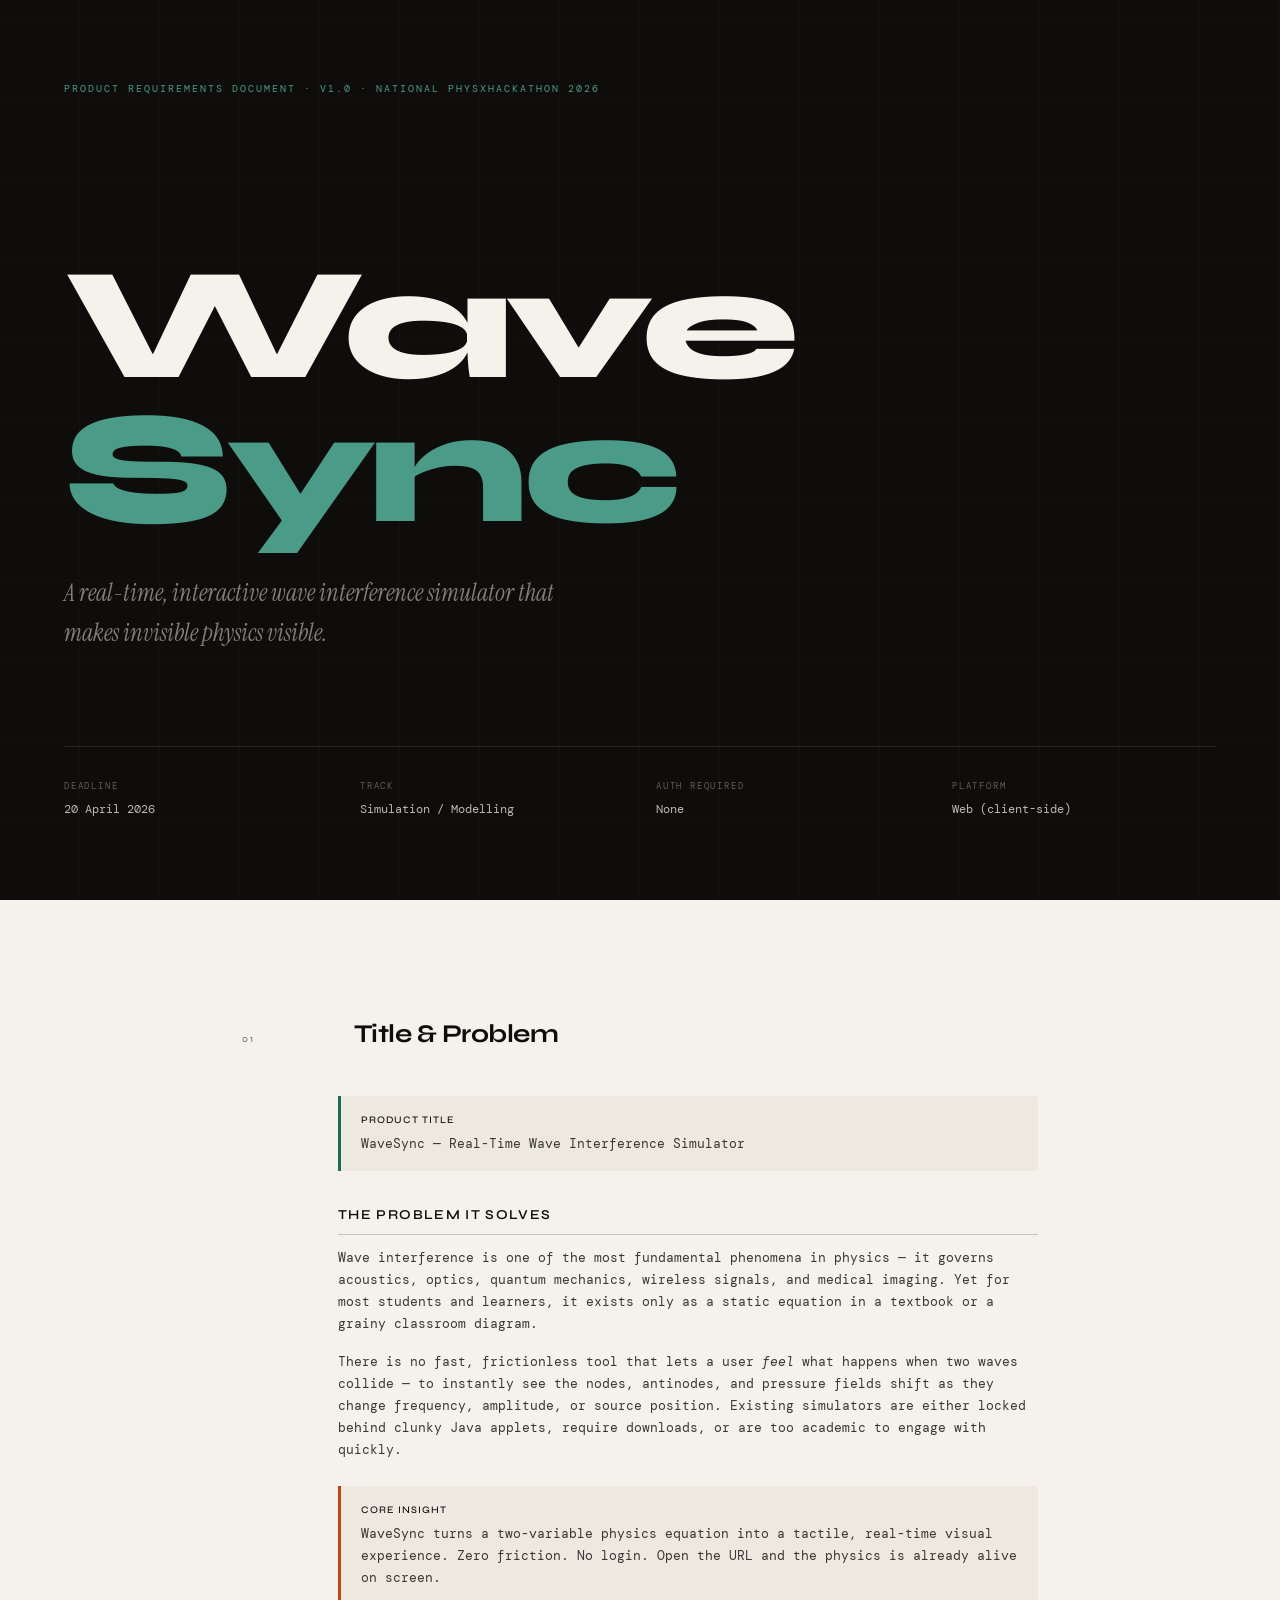
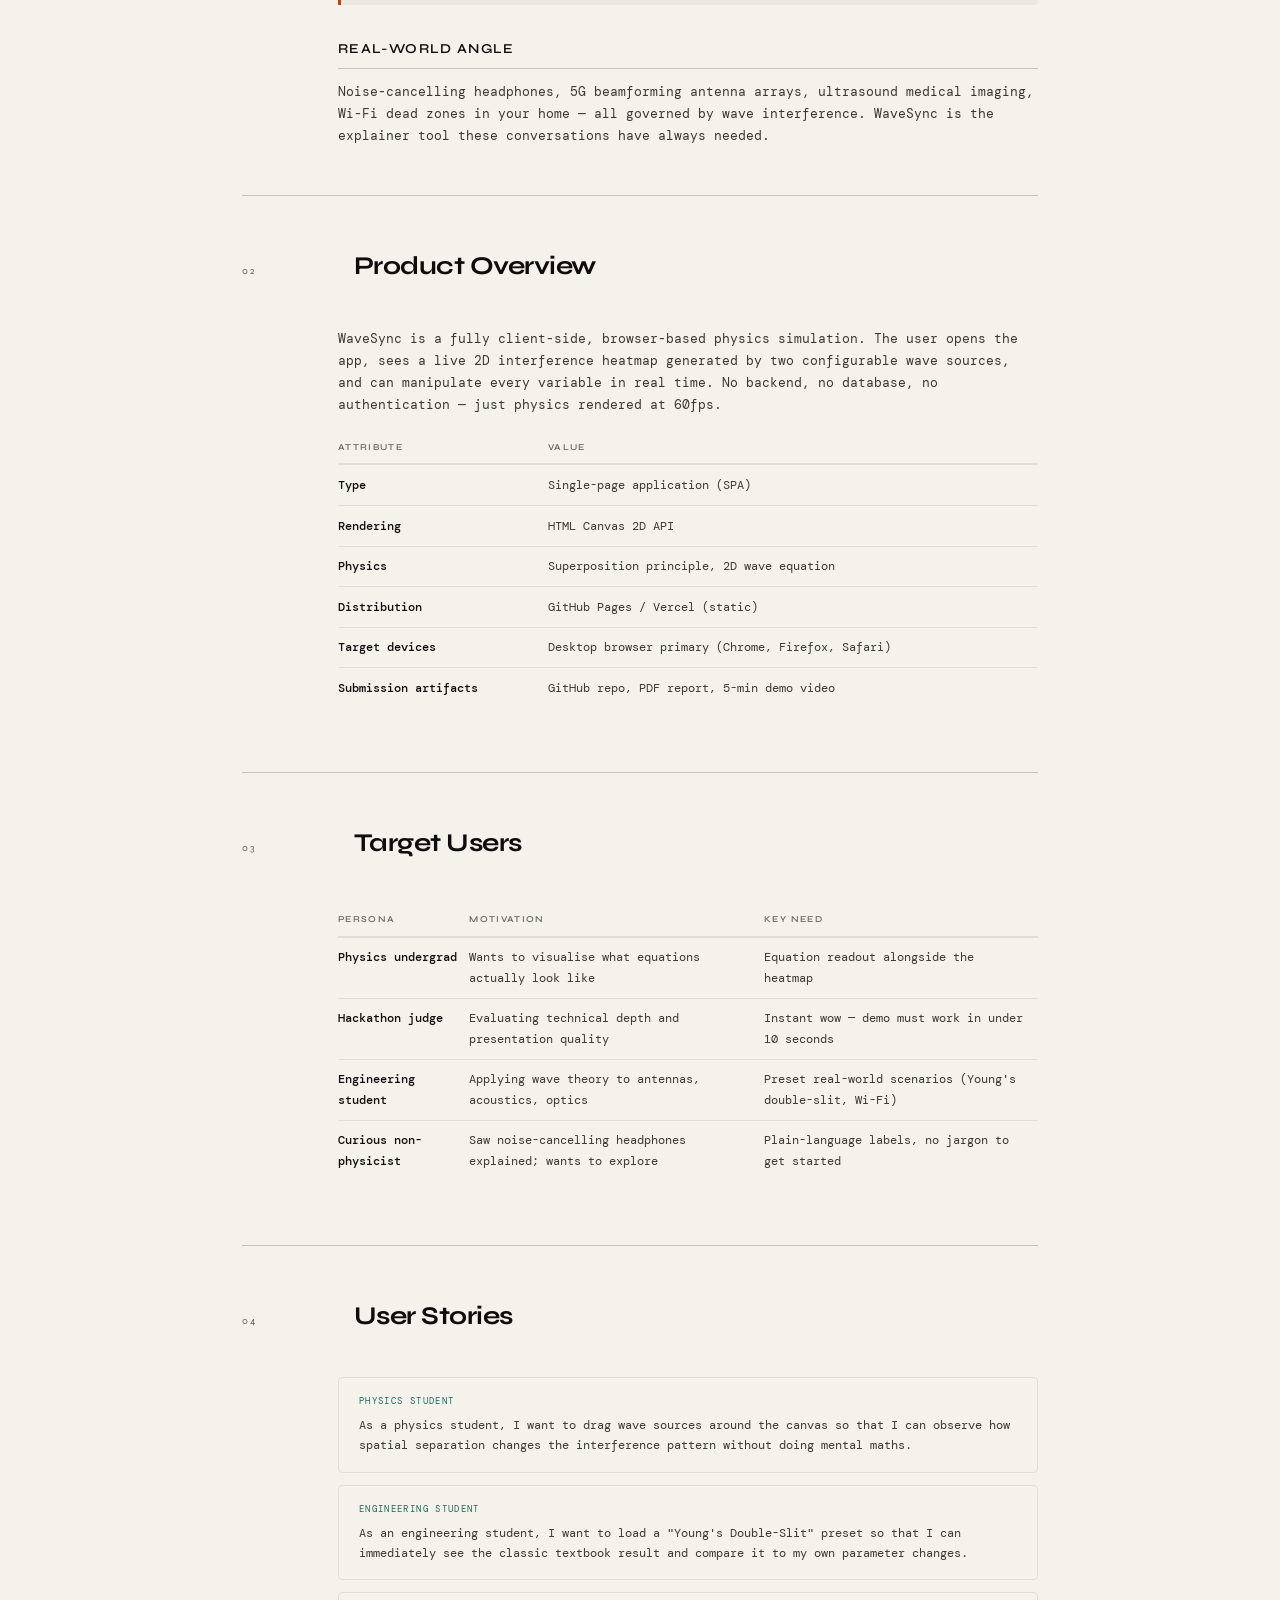
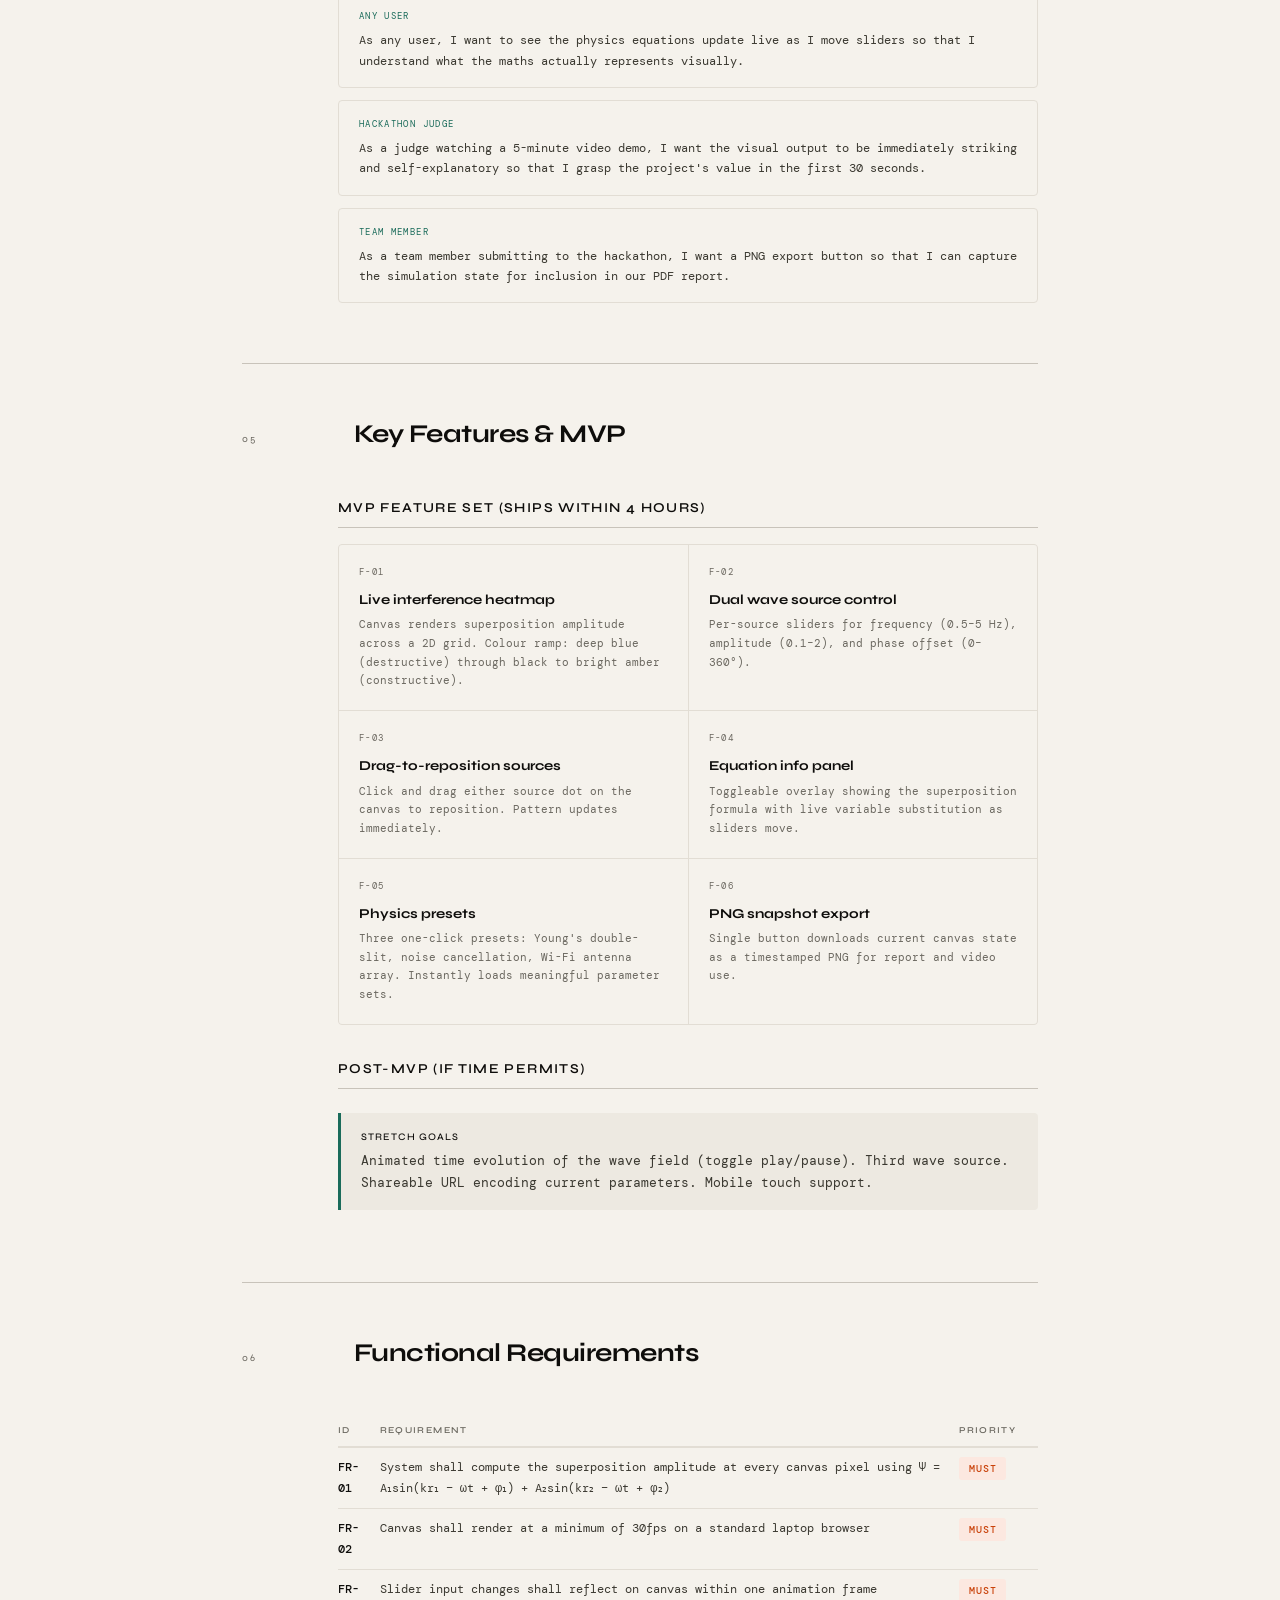
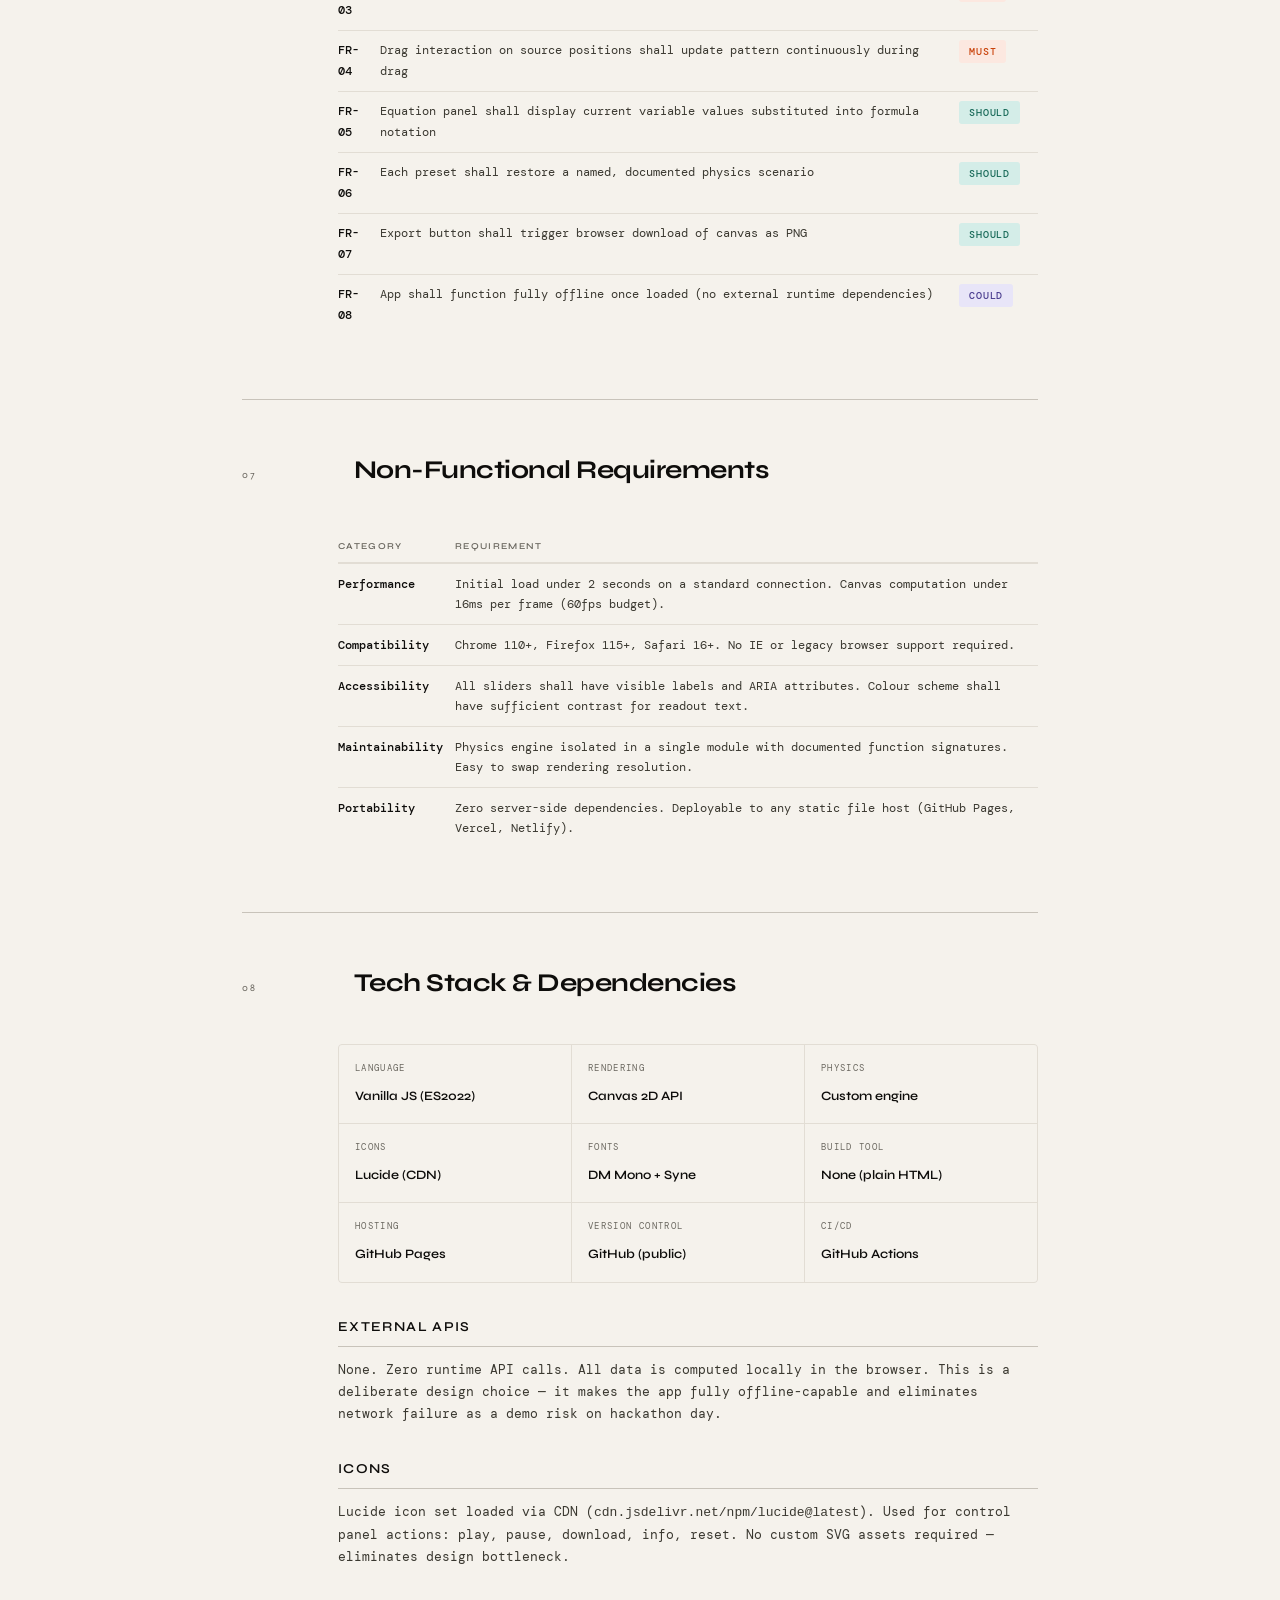
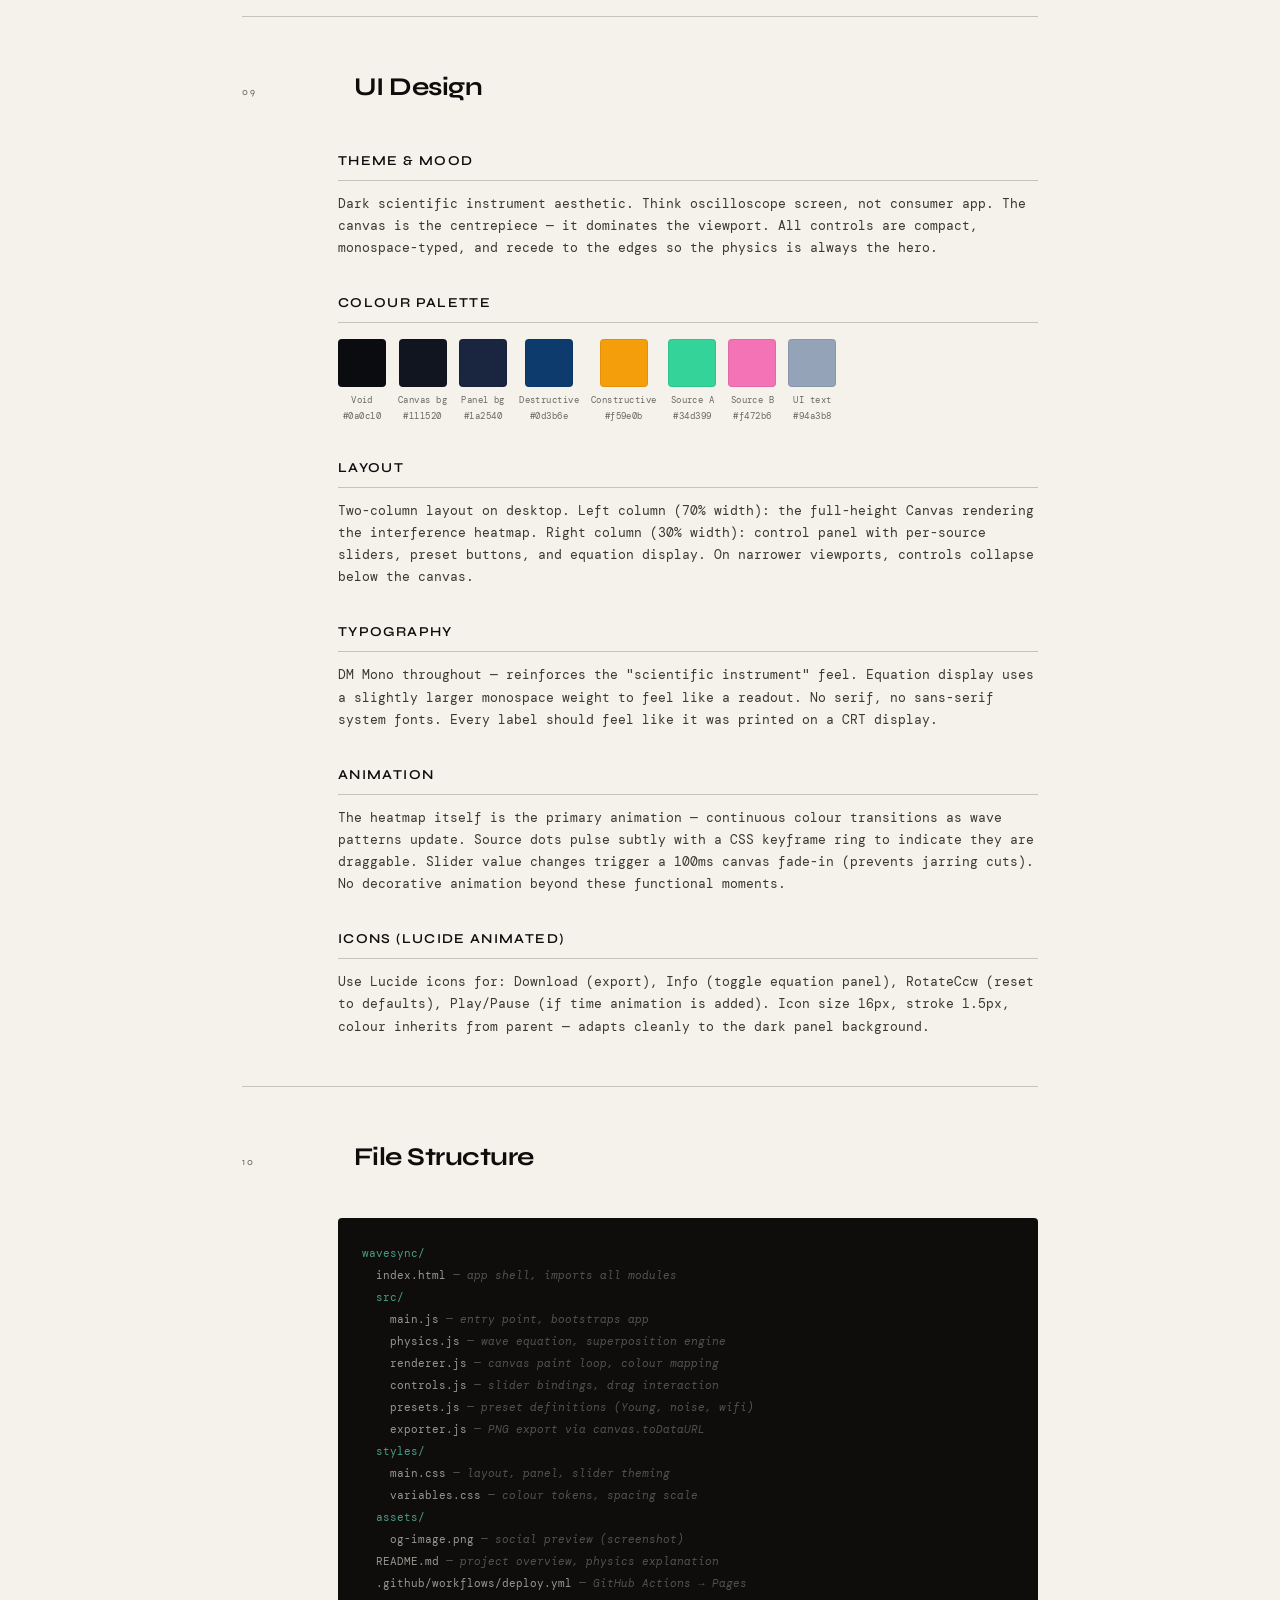
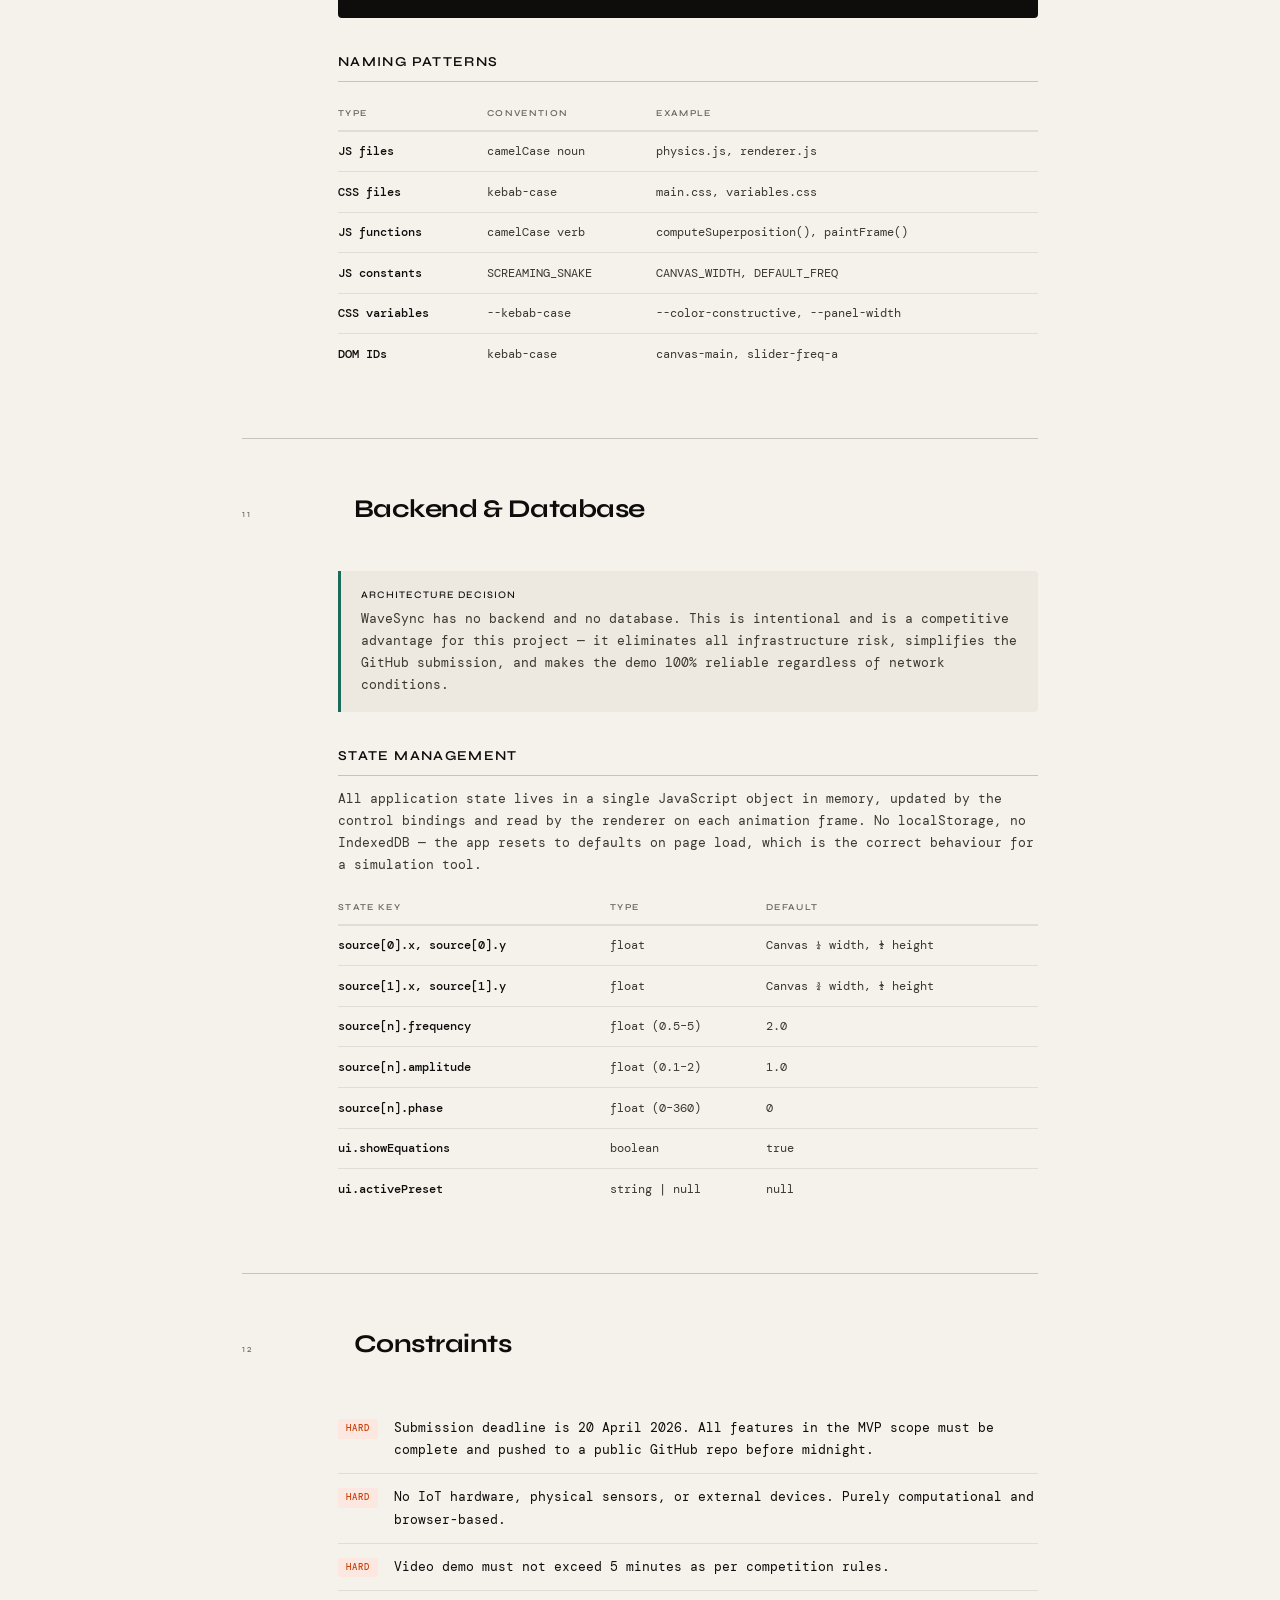
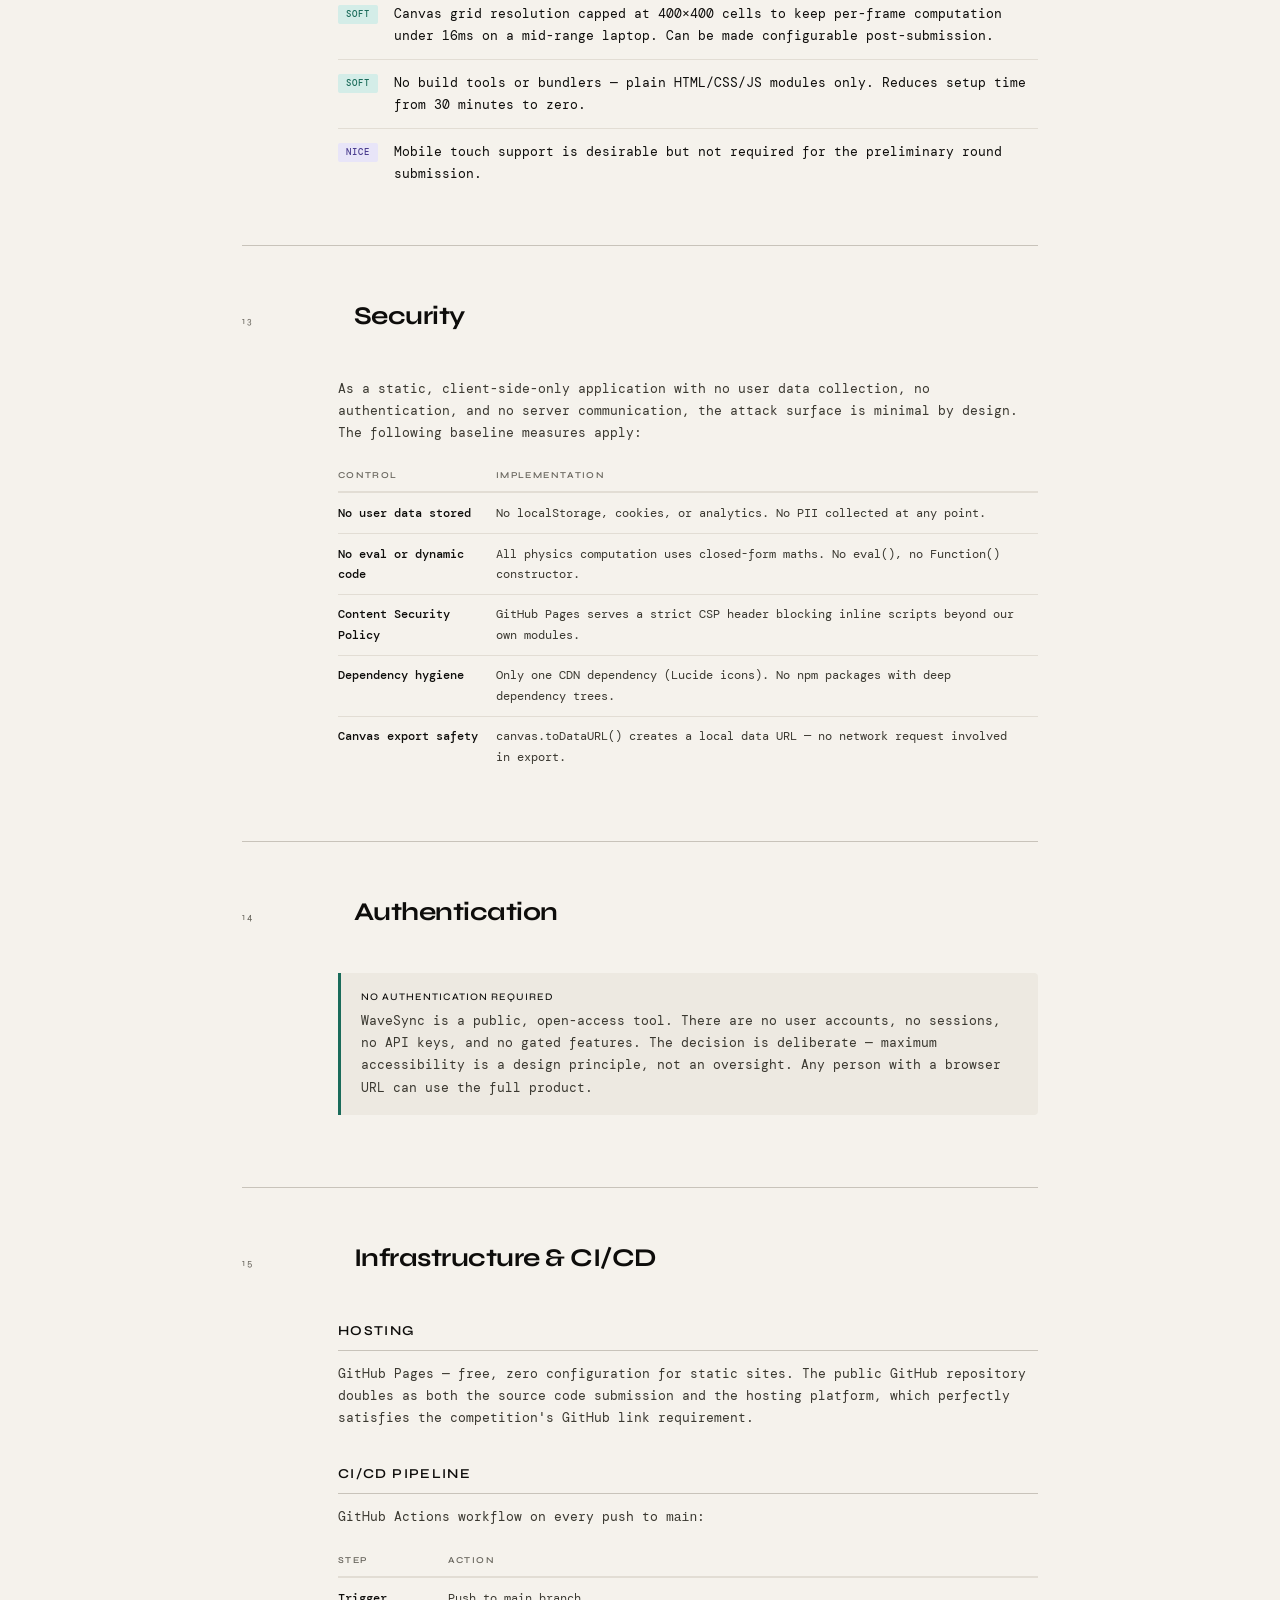
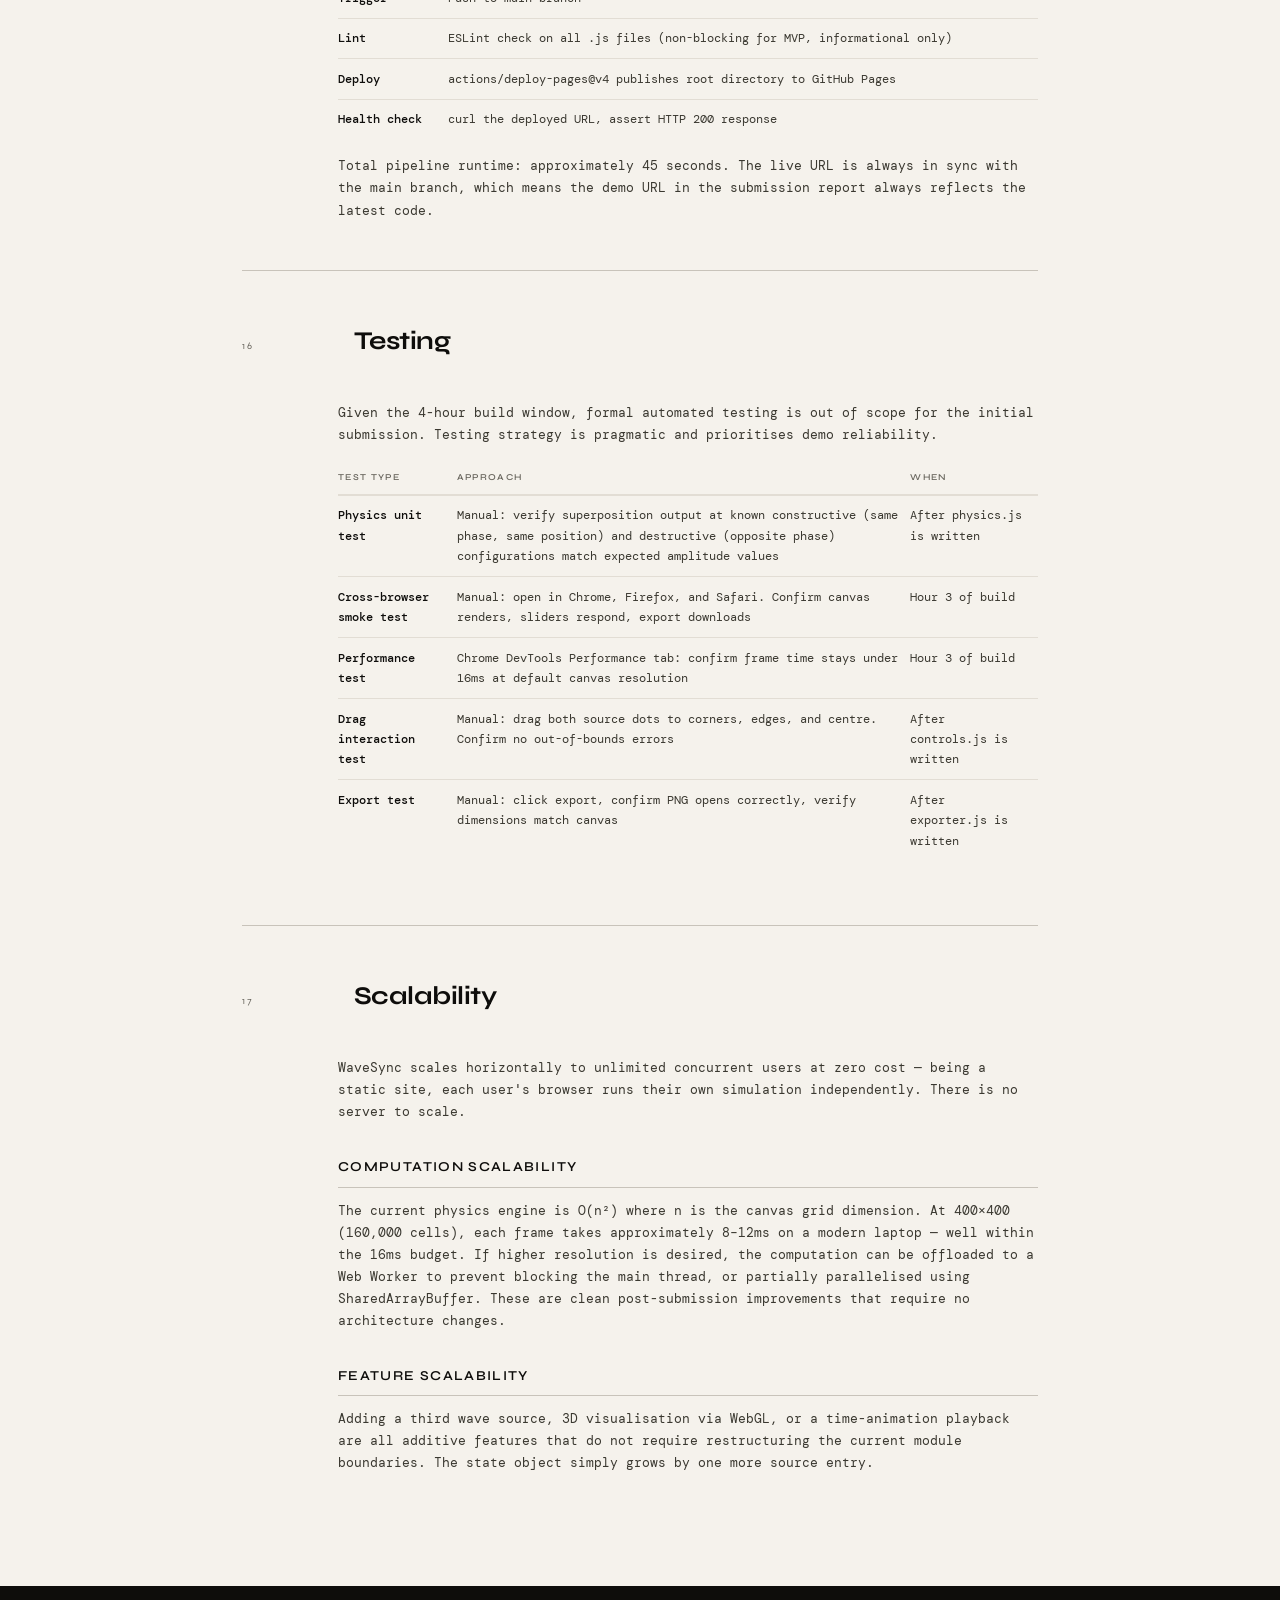
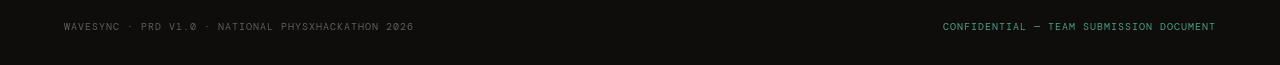
==== wavesync-prd.html @ 87ac1239 "add the overall system functionallity and the frontend" ====
<!DOCTYPE html>
<html lang="en">
<head>
<meta charset="UTF-8"/>
<meta name="viewport" content="width=device-width, initial-scale=1.0"/>
<title>WaveSync — Product Requirements Document</title>
<link rel="preconnect" href="https://fonts.googleapis.com"/>
<link rel="preconnect" href="https://fonts.gstatic.com" crossorigin/>
<link href="https://fonts.googleapis.com/css2?family=DM+Mono:wght@300;400;500&family=Instrument+Serif:ital@0;1&family=Syne:wght@400;600;700;800&display=swap" rel="stylesheet"/>
<style>
  :root {
    --ink: #0e0d0b;
    --ink-2: #3a3830;
    --ink-3: #6b6860;
    --paper: #f5f2ec;
    --paper-2: #ede9e1;
    --paper-3: #e2ddd4;
    --wave: #1a6b5a;
    --wave-light: #d4ede8;
    --wave-mid: #4a9b88;
    --accent: #c9420a;
    --accent-light: #fce8e0;
    --purple: #4a3d8f;
    --purple-light: #e8e5f8;
    --rule: 1px solid #c8c3ba;
    --gap: 2rem;
  }

  * { box-sizing: border-box; margin: 0; padding: 0; }

  body {
    font-family: 'DM Mono', monospace;
    background: var(--paper);
    color: var(--ink);
    font-size: 13px;
    line-height: 1.7;
  }

  .cover {
    min-height: 100vh;
    background: var(--ink);
    color: var(--paper);
    padding: 5rem 4rem;
    display: flex;
    flex-direction: column;
    justify-content: space-between;
    position: relative;
    overflow: hidden;
  }

  .cover::before {
    content: '';
    position: absolute;
    inset: 0;
    background: repeating-linear-gradient(
      90deg,
      transparent,
      transparent 79px,
      rgba(255,255,255,0.03) 80px
    ),
    repeating-linear-gradient(
      0deg,
      transparent,
      transparent 79px,
      rgba(255,255,255,0.03) 80px
    );
  }

  .cover-tag {
    font-size: 10px;
    letter-spacing: 0.2em;
    text-transform: uppercase;
    color: var(--wave-mid);
    margin-bottom: 4rem;
    position: relative;
  }

  .cover-title {
    font-family: 'Syne', sans-serif;
    font-size: clamp(5rem, 14vw, 10rem);
    font-weight: 800;
    line-height: 0.9;
    letter-spacing: -0.04em;
    position: relative;
  }

  .cover-title span {
    display: block;
    color: var(--wave-mid);
  }

  .cover-subtitle {
    font-family: 'Instrument Serif', serif;
    font-style: italic;
    font-size: 1.5rem;
    color: rgba(245,242,236,0.5);
    margin-top: 2rem;
    max-width: 540px;
    position: relative;
  }

  .cover-meta {
    display: grid;
    grid-template-columns: repeat(4, 1fr);
    gap: 2rem;
    border-top: 1px solid rgba(255,255,255,0.1);
    padding-top: 2rem;
    position: relative;
  }

  .cover-meta-item label {
    display: block;
    font-size: 9px;
    letter-spacing: 0.2em;
    text-transform: uppercase;
    color: rgba(245,242,236,0.35);
    margin-bottom: 0.25rem;
  }

  .cover-meta-item span {
    font-size: 12px;
    color: rgba(245,242,236,0.75);
  }

  .doc {
    max-width: 860px;
    margin: 0 auto;
    padding: 4rem 2rem;
  }

  .section {
    border-top: var(--rule);
    padding: 3rem 0;
  }

  .section:first-child { border-top: none; }

  .section-header {
    display: grid;
    grid-template-columns: 80px 1fr;
    gap: 2rem;
    margin-bottom: 2.5rem;
    align-items: baseline;
  }

  .section-num {
    font-family: 'Syne', sans-serif;
    font-size: 10px;
    letter-spacing: 0.2em;
    text-transform: uppercase;
    color: var(--ink-3);
    padding-top: 0.15rem;
  }

  .section-title {
    font-family: 'Syne', sans-serif;
    font-size: 1.6rem;
    font-weight: 700;
    letter-spacing: -0.02em;
    color: var(--ink);
  }

  .section-body {
    padding-left: 96px;
  }

  p {
    color: var(--ink-2);
    margin-bottom: 1rem;
  }

  p:last-child { margin-bottom: 0; }

  h3 {
    font-family: 'Syne', sans-serif;
    font-size: 0.85rem;
    font-weight: 600;
    letter-spacing: 0.1em;
    text-transform: uppercase;
    color: var(--ink);
    margin: 2rem 0 0.75rem;
    padding-bottom: 0.5rem;
    border-bottom: var(--rule);
  }

  h3:first-child { margin-top: 0; }

  .tag {
    display: inline-block;
    font-size: 10px;
    font-weight: 500;
    letter-spacing: 0.08em;
    text-transform: uppercase;
    padding: 3px 10px;
    border-radius: 3px;
    margin-right: 6px;
    margin-bottom: 6px;
  }

  .tag-wave { background: var(--wave-light); color: var(--wave); }
  .tag-acc  { background: var(--accent-light); color: var(--accent); }
  .tag-pur  { background: var(--purple-light); color: var(--purple); }
  .tag-ink  { background: var(--paper-3); color: var(--ink-2); }

  table {
    width: 100%;
    border-collapse: collapse;
    margin: 1rem 0;
    font-size: 12px;
  }

  thead tr {
    border-bottom: 2px solid var(--paper-3);
  }

  th {
    text-align: left;
    font-family: 'Syne', sans-serif;
    font-size: 9px;
    font-weight: 600;
    letter-spacing: 0.15em;
    text-transform: uppercase;
    color: var(--ink-3);
    padding: 0.5rem 0.75rem 0.5rem 0;
  }

  td {
    padding: 0.6rem 0.75rem 0.6rem 0;
    border-bottom: 1px solid var(--paper-3);
    color: var(--ink-2);
    vertical-align: top;
  }

  tr:last-child td { border-bottom: none; }

  td:first-child { color: var(--ink); font-weight: 500; }

  .callout {
    background: var(--paper-2);
    border-left: 3px solid var(--wave);
    padding: 1rem 1.25rem;
    border-radius: 0 4px 4px 0;
    margin: 1.5rem 0;
    color: var(--ink-2);
  }

  .callout.accent {
    border-left-color: var(--accent);
  }

  .callout strong {
    font-weight: 500;
    color: var(--ink);
    display: block;
    margin-bottom: 0.25rem;
    font-family: 'Syne', sans-serif;
    font-size: 10px;
    letter-spacing: 0.1em;
    text-transform: uppercase;
  }

  .stack {
    display: grid;
    grid-template-columns: repeat(3, 1fr);
    gap: 1px;
    background: var(--paper-3);
    border: 1px solid var(--paper-3);
    border-radius: 4px;
    overflow: hidden;
    margin: 1rem 0;
  }

  .stack-item {
    background: var(--paper);
    padding: 1rem;
  }

  .stack-item label {
    display: block;
    font-size: 9px;
    letter-spacing: 0.15em;
    text-transform: uppercase;
    color: var(--ink-3);
    margin-bottom: 0.5rem;
  }

  .stack-item span {
    font-family: 'Syne', sans-serif;
    font-size: 0.8rem;
    font-weight: 600;
    color: var(--ink);
  }

  .feature-grid {
    display: grid;
    grid-template-columns: 1fr 1fr;
    gap: 1px;
    background: var(--paper-3);
    border: 1px solid var(--paper-3);
    border-radius: 4px;
    overflow: hidden;
    margin: 1rem 0;
  }

  .feature-item {
    background: var(--paper);
    padding: 1.25rem;
  }

  .feature-item .feat-num {
    font-size: 9px;
    letter-spacing: 0.15em;
    text-transform: uppercase;
    color: var(--ink-3);
    margin-bottom: 0.5rem;
  }

  .feature-item .feat-title {
    font-family: 'Syne', sans-serif;
    font-size: 0.85rem;
    font-weight: 700;
    color: var(--ink);
    margin-bottom: 0.25rem;
  }

  .feature-item p {
    font-size: 11px;
    color: var(--ink-3);
    margin: 0;
  }

  .file-tree {
    background: var(--ink);
    color: var(--paper);
    padding: 1.5rem;
    border-radius: 4px;
    font-size: 11px;
    line-height: 2;
    margin: 1rem 0;
  }

  .file-tree .dir { color: var(--wave-mid); }
  .file-tree .file { color: rgba(245,242,236,0.6); }
  .file-tree .comment { color: rgba(245,242,236,0.3); font-style: italic; }

  .color-swatches {
    display: flex;
    gap: 12px;
    margin: 1rem 0;
    flex-wrap: wrap;
  }

  .swatch {
    display: flex;
    flex-direction: column;
    align-items: center;
    gap: 6px;
  }

  .swatch-box {
    width: 48px;
    height: 48px;
    border-radius: 4px;
    border: 1px solid rgba(0,0,0,0.08);
  }

  .swatch span {
    font-size: 9px;
    color: var(--ink-3);
    text-align: center;
    letter-spacing: 0.05em;
  }

  .user-story {
    border: 1px solid var(--paper-3);
    border-radius: 4px;
    padding: 1rem 1.25rem;
    margin-bottom: 0.75rem;
    background: var(--paper);
  }

  .user-story .role {
    font-size: 9px;
    letter-spacing: 0.15em;
    text-transform: uppercase;
    color: var(--wave);
    margin-bottom: 0.35rem;
  }

  .user-story p {
    margin: 0;
    font-size: 12px;
  }

  .constraint-row {
    display: flex;
    align-items: flex-start;
    gap: 1rem;
    padding: 0.75rem 0;
    border-bottom: 1px solid var(--paper-3);
  }

  .constraint-row:last-child { border-bottom: none; }

  .constraint-row .badge {
    font-size: 9px;
    font-weight: 500;
    letter-spacing: 0.1em;
    text-transform: uppercase;
    padding: 2px 8px;
    border-radius: 2px;
    white-space: nowrap;
    flex-shrink: 0;
    margin-top: 2px;
  }

  .badge-hard { background: var(--accent-light); color: var(--accent); }
  .badge-soft { background: var(--wave-light); color: var(--wave); }
  .badge-nice { background: var(--purple-light); color: var(--purple); }

  .footer {
    background: var(--ink);
    color: rgba(245,242,236,0.35);
    padding: 2rem 4rem;
    display: flex;
    justify-content: space-between;
    align-items: center;
    font-size: 10px;
    letter-spacing: 0.1em;
    text-transform: uppercase;
  }

  .footer span:last-child { color: var(--wave-mid); }

  @media print {
    .cover { min-height: auto; }
  }
</style>
</head>
<body>

<!-- ─── COVER ─────────────────────────────────────────────── -->
<div class="cover">
  <div class="cover-tag">Product Requirements Document · v1.0 · National PhysXHackathon 2026</div>
  <div>
    <div class="cover-title">
      Wave<span>Sync</span>
    </div>
    <div class="cover-subtitle">
      A real-time, interactive wave interference simulator that makes invisible physics visible.
    </div>
  </div>
  <div class="cover-meta">
    <div class="cover-meta-item">
      <label>Deadline</label>
      <span>20 April 2026</span>
    </div>
    <div class="cover-meta-item">
      <label>Track</label>
      <span>Simulation / Modelling</span>
    </div>
    <div class="cover-meta-item">
      <label>Auth Required</label>
      <span>None</span>
    </div>
    <div class="cover-meta-item">
      <label>Platform</label>
      <span>Web (client-side)</span>
    </div>
  </div>
</div>

<!-- ─── DOC BODY ──────────────────────────────────────────── -->
<div class="doc">

  <!-- 01 TITLE + PROBLEM -->
  <div class="section">
    <div class="section-header">
      <div class="section-num">01</div>
      <div class="section-title">Title &amp; Problem</div>
    </div>
    <div class="section-body">
      <div class="callout">
        <strong>Product Title</strong>
        WaveSync — Real-Time Wave Interference Simulator
      </div>
      <h3>The Problem It Solves</h3>
      <p>Wave interference is one of the most fundamental phenomena in physics — it governs acoustics, optics, quantum mechanics, wireless signals, and medical imaging. Yet for most students and learners, it exists only as a static equation in a textbook or a grainy classroom diagram.</p>
      <p>There is no fast, frictionless tool that lets a user <em>feel</em> what happens when two waves collide — to instantly see the nodes, antinodes, and pressure fields shift as they change frequency, amplitude, or source position. Existing simulators are either locked behind clunky Java applets, require downloads, or are too academic to engage with quickly.</p>
      <div class="callout accent">
        <strong>Core Insight</strong>
        WaveSync turns a two-variable physics equation into a tactile, real-time visual experience. Zero friction. No login. Open the URL and the physics is already alive on screen.
      </div>
      <h3>Real-World Angle</h3>
      <p>Noise-cancelling headphones, 5G beamforming antenna arrays, ultrasound medical imaging, Wi-Fi dead zones in your home — all governed by wave interference. WaveSync is the explainer tool these conversations have always needed.</p>
    </div>
  </div>

  <!-- 02 PRODUCT OVERVIEW -->
  <div class="section">
    <div class="section-header">
      <div class="section-num">02</div>
      <div class="section-title">Product Overview</div>
    </div>
    <div class="section-body">
      <p>WaveSync is a fully client-side, browser-based physics simulation. The user opens the app, sees a live 2D interference heatmap generated by two configurable wave sources, and can manipulate every variable in real time. No backend, no database, no authentication — just physics rendered at 60fps.</p>
      <table>
        <thead><tr><th>Attribute</th><th>Value</th></tr></thead>
        <tbody>
          <tr><td>Type</td><td>Single-page application (SPA)</td></tr>
          <tr><td>Rendering</td><td>HTML Canvas 2D API</td></tr>
          <tr><td>Physics</td><td>Superposition principle, 2D wave equation</td></tr>
          <tr><td>Distribution</td><td>GitHub Pages / Vercel (static)</td></tr>
          <tr><td>Target devices</td><td>Desktop browser primary (Chrome, Firefox, Safari)</td></tr>
          <tr><td>Submission artifacts</td><td>GitHub repo, PDF report, 5-min demo video</td></tr>
        </tbody>
      </table>
    </div>
  </div>

  <!-- 03 TARGET USERS -->
  <div class="section">
    <div class="section-header">
      <div class="section-num">03</div>
      <div class="section-title">Target Users</div>
    </div>
    <div class="section-body">
      <table>
        <thead><tr><th>Persona</th><th>Motivation</th><th>Key Need</th></tr></thead>
        <tbody>
          <tr>
            <td>Physics undergrad</td>
            <td>Wants to visualise what equations actually look like</td>
            <td>Equation readout alongside the heatmap</td>
          </tr>
          <tr>
            <td>Hackathon judge</td>
            <td>Evaluating technical depth and presentation quality</td>
            <td>Instant wow — demo must work in under 10 seconds</td>
          </tr>
          <tr>
            <td>Engineering student</td>
            <td>Applying wave theory to antennas, acoustics, optics</td>
            <td>Preset real-world scenarios (Young's double-slit, Wi-Fi)</td>
          </tr>
          <tr>
            <td>Curious non-physicist</td>
            <td>Saw noise-cancelling headphones explained; wants to explore</td>
            <td>Plain-language labels, no jargon to get started</td>
          </tr>
        </tbody>
      </table>
    </div>
  </div>

  <!-- 04 USER STORIES -->
  <div class="section">
    <div class="section-header">
      <div class="section-num">04</div>
      <div class="section-title">User Stories</div>
    </div>
    <div class="section-body">
      <div class="user-story">
        <div class="role">Physics student</div>
        <p>As a physics student, I want to drag wave sources around the canvas so that I can observe how spatial separation changes the interference pattern without doing mental maths.</p>
      </div>
      <div class="user-story">
        <div class="role">Engineering student</div>
        <p>As an engineering student, I want to load a "Young's Double-Slit" preset so that I can immediately see the classic textbook result and compare it to my own parameter changes.</p>
      </div>
      <div class="user-story">
        <div class="role">Any user</div>
        <p>As any user, I want to see the physics equations update live as I move sliders so that I understand what the maths actually represents visually.</p>
      </div>
      <div class="user-story">
        <div class="role">Hackathon judge</div>
        <p>As a judge watching a 5-minute video demo, I want the visual output to be immediately striking and self-explanatory so that I grasp the project's value in the first 30 seconds.</p>
      </div>
      <div class="user-story">
        <div class="role">Team member</div>
        <p>As a team member submitting to the hackathon, I want a PNG export button so that I can capture the simulation state for inclusion in our PDF report.</p>
      </div>
    </div>
  </div>

  <!-- 05 KEY FEATURES + MVP -->
  <div class="section">
    <div class="section-header">
      <div class="section-num">05</div>
      <div class="section-title">Key Features &amp; MVP</div>
    </div>
    <div class="section-body">
      <h3>MVP Feature Set (ships within 4 hours)</h3>
      <div class="feature-grid">
        <div class="feature-item">
          <div class="feat-num">F-01</div>
          <div class="feat-title">Live interference heatmap</div>
          <p>Canvas renders superposition amplitude across a 2D grid. Colour ramp: deep blue (destructive) through black to bright amber (constructive).</p>
        </div>
        <div class="feature-item">
          <div class="feat-num">F-02</div>
          <div class="feat-title">Dual wave source control</div>
          <p>Per-source sliders for frequency (0.5–5 Hz), amplitude (0.1–2), and phase offset (0–360°).</p>
        </div>
        <div class="feature-item">
          <div class="feat-num">F-03</div>
          <div class="feat-title">Drag-to-reposition sources</div>
          <p>Click and drag either source dot on the canvas to reposition. Pattern updates immediately.</p>
        </div>
        <div class="feature-item">
          <div class="feat-num">F-04</div>
          <div class="feat-title">Equation info panel</div>
          <p>Toggleable overlay showing the superposition formula with live variable substitution as sliders move.</p>
        </div>
        <div class="feature-item">
          <div class="feat-num">F-05</div>
          <div class="feat-title">Physics presets</div>
          <p>Three one-click presets: Young's double-slit, noise cancellation, Wi-Fi antenna array. Instantly loads meaningful parameter sets.</p>
        </div>
        <div class="feature-item">
          <div class="feat-num">F-06</div>
          <div class="feat-title">PNG snapshot export</div>
          <p>Single button downloads current canvas state as a timestamped PNG for report and video use.</p>
        </div>
      </div>

      <h3>Post-MVP (if time permits)</h3>
      <div class="callout">
        <strong>Stretch goals</strong>
        Animated time evolution of the wave field (toggle play/pause). Third wave source. Shareable URL encoding current parameters. Mobile touch support.
      </div>
    </div>
  </div>

  <!-- 06 FUNCTIONAL REQUIREMENTS -->
  <div class="section">
    <div class="section-header">
      <div class="section-num">06</div>
      <div class="section-title">Functional Requirements</div>
    </div>
    <div class="section-body">
      <table>
        <thead><tr><th>ID</th><th>Requirement</th><th>Priority</th></tr></thead>
        <tbody>
          <tr><td>FR-01</td><td>System shall compute the superposition amplitude at every canvas pixel using Ψ = A₁sin(kr₁ − ωt + φ₁) + A₂sin(kr₂ − ωt + φ₂)</td><td><span class="tag tag-acc">Must</span></td></tr>
          <tr><td>FR-02</td><td>Canvas shall render at a minimum of 30fps on a standard laptop browser</td><td><span class="tag tag-acc">Must</span></td></tr>
          <tr><td>FR-03</td><td>Slider input changes shall reflect on canvas within one animation frame</td><td><span class="tag tag-acc">Must</span></td></tr>
          <tr><td>FR-04</td><td>Drag interaction on source positions shall update pattern continuously during drag</td><td><span class="tag tag-acc">Must</span></td></tr>
          <tr><td>FR-05</td><td>Equation panel shall display current variable values substituted into formula notation</td><td><span class="tag tag-wave">Should</span></td></tr>
          <tr><td>FR-06</td><td>Each preset shall restore a named, documented physics scenario</td><td><span class="tag tag-wave">Should</span></td></tr>
          <tr><td>FR-07</td><td>Export button shall trigger browser download of canvas as PNG</td><td><span class="tag tag-wave">Should</span></td></tr>
          <tr><td>FR-08</td><td>App shall function fully offline once loaded (no external runtime dependencies)</td><td><span class="tag tag-pur">Could</span></td></tr>
        </tbody>
      </table>
    </div>
  </div>

  <!-- 07 NON-FUNCTIONAL REQUIREMENTS -->
  <div class="section">
    <div class="section-header">
      <div class="section-num">07</div>
      <div class="section-title">Non-Functional Requirements</div>
    </div>
    <div class="section-body">
      <table>
        <thead><tr><th>Category</th><th>Requirement</th></tr></thead>
        <tbody>
          <tr><td>Performance</td><td>Initial load under 2 seconds on a standard connection. Canvas computation under 16ms per frame (60fps budget).</td></tr>
          <tr><td>Compatibility</td><td>Chrome 110+, Firefox 115+, Safari 16+. No IE or legacy browser support required.</td></tr>
          <tr><td>Accessibility</td><td>All sliders shall have visible labels and ARIA attributes. Colour scheme shall have sufficient contrast for readout text.</td></tr>
          <tr><td>Maintainability</td><td>Physics engine isolated in a single module with documented function signatures. Easy to swap rendering resolution.</td></tr>
          <tr><td>Portability</td><td>Zero server-side dependencies. Deployable to any static file host (GitHub Pages, Vercel, Netlify).</td></tr>
        </tbody>
      </table>
    </div>
  </div>

  <!-- 08 TECH STACK -->
  <div class="section">
    <div class="section-header">
      <div class="section-num">08</div>
      <div class="section-title">Tech Stack &amp; Dependencies</div>
    </div>
    <div class="section-body">
      <div class="stack">
        <div class="stack-item"><label>Language</label><span>Vanilla JS (ES2022)</span></div>
        <div class="stack-item"><label>Rendering</label><span>Canvas 2D API</span></div>
        <div class="stack-item"><label>Physics</label><span>Custom engine</span></div>
        <div class="stack-item"><label>Icons</label><span>Lucide (CDN)</span></div>
        <div class="stack-item"><label>Fonts</label><span>DM Mono + Syne</span></div>
        <div class="stack-item"><label>Build tool</label><span>None (plain HTML)</span></div>
        <div class="stack-item"><label>Hosting</label><span>GitHub Pages</span></div>
        <div class="stack-item"><label>Version control</label><span>GitHub (public)</span></div>
        <div class="stack-item"><label>CI/CD</label><span>GitHub Actions</span></div>
      </div>

      <h3>External APIs</h3>
      <p>None. Zero runtime API calls. All data is computed locally in the browser. This is a deliberate design choice — it makes the app fully offline-capable and eliminates network failure as a demo risk on hackathon day.</p>

      <h3>Icons</h3>
      <p>Lucide icon set loaded via CDN (<code>cdn.jsdelivr.net/npm/lucide@latest</code>). Used for control panel actions: play, pause, download, info, reset. No custom SVG assets required — eliminates design bottleneck.</p>
    </div>
  </div>

  <!-- 09 UI DESIGN -->
  <div class="section">
    <div class="section-header">
      <div class="section-num">09</div>
      <div class="section-title">UI Design</div>
    </div>
    <div class="section-body">
      <h3>Theme &amp; Mood</h3>
      <p>Dark scientific instrument aesthetic. Think oscilloscope screen, not consumer app. The canvas is the centrepiece — it dominates the viewport. All controls are compact, monospace-typed, and recede to the edges so the physics is always the hero.</p>

      <h3>Colour Palette</h3>
      <div class="color-swatches">
        <div class="swatch"><div class="swatch-box" style="background:#0a0c10"></div><span>Void<br>#0a0c10</span></div>
        <div class="swatch"><div class="swatch-box" style="background:#111520"></div><span>Canvas bg<br>#111520</span></div>
        <div class="swatch"><div class="swatch-box" style="background:#1a2540"></div><span>Panel bg<br>#1a2540</span></div>
        <div class="swatch"><div class="swatch-box" style="background:#0d3b6e"></div><span>Destructive<br>#0d3b6e</span></div>
        <div class="swatch"><div class="swatch-box" style="background:#f59e0b"></div><span>Constructive<br>#f59e0b</span></div>
        <div class="swatch"><div class="swatch-box" style="background:#34d399"></div><span>Source A<br>#34d399</span></div>
        <div class="swatch"><div class="swatch-box" style="background:#f472b6"></div><span>Source B<br>#f472b6</span></div>
        <div class="swatch"><div class="swatch-box" style="background:#94a3b8"></div><span>UI text<br>#94a3b8</span></div>
      </div>

      <h3>Layout</h3>
      <p>Two-column layout on desktop. Left column (70% width): the full-height Canvas rendering the interference heatmap. Right column (30% width): control panel with per-source sliders, preset buttons, and equation display. On narrower viewports, controls collapse below the canvas.</p>

      <h3>Typography</h3>
      <p>DM Mono throughout — reinforces the "scientific instrument" feel. Equation display uses a slightly larger monospace weight to feel like a readout. No serif, no sans-serif system fonts. Every label should feel like it was printed on a CRT display.</p>

      <h3>Animation</h3>
      <p>The heatmap itself is the primary animation — continuous colour transitions as wave patterns update. Source dots pulse subtly with a CSS keyframe ring to indicate they are draggable. Slider value changes trigger a 100ms canvas fade-in (prevents jarring cuts). No decorative animation beyond these functional moments.</p>

      <h3>Icons (Lucide Animated)</h3>
      <p>Use Lucide icons for: Download (export), Info (toggle equation panel), RotateCcw (reset to defaults), Play/Pause (if time animation is added). Icon size 16px, stroke 1.5px, colour inherits from parent — adapts cleanly to the dark panel background.</p>
    </div>
  </div>

  <!-- 10 FILE STRUCTURE -->
  <div class="section">
    <div class="section-header">
      <div class="section-num">10</div>
      <div class="section-title">File Structure</div>
    </div>
    <div class="section-body">
      <div class="file-tree">
        <div><span class="dir">wavesync/</span></div>
        <div>&nbsp;&nbsp;<span class="file">index.html</span> <span class="comment">— app shell, imports all modules</span></div>
        <div>&nbsp;&nbsp;<span class="dir">src/</span></div>
        <div>&nbsp;&nbsp;&nbsp;&nbsp;<span class="file">main.js</span> <span class="comment">— entry point, bootstraps app</span></div>
        <div>&nbsp;&nbsp;&nbsp;&nbsp;<span class="file">physics.js</span> <span class="comment">— wave equation, superposition engine</span></div>
        <div>&nbsp;&nbsp;&nbsp;&nbsp;<span class="file">renderer.js</span> <span class="comment">— canvas paint loop, colour mapping</span></div>
        <div>&nbsp;&nbsp;&nbsp;&nbsp;<span class="file">controls.js</span> <span class="comment">— slider bindings, drag interaction</span></div>
        <div>&nbsp;&nbsp;&nbsp;&nbsp;<span class="file">presets.js</span> <span class="comment">— preset definitions (Young, noise, wifi)</span></div>
        <div>&nbsp;&nbsp;&nbsp;&nbsp;<span class="file">exporter.js</span> <span class="comment">— PNG export via canvas.toDataURL</span></div>
        <div>&nbsp;&nbsp;<span class="dir">styles/</span></div>
        <div>&nbsp;&nbsp;&nbsp;&nbsp;<span class="file">main.css</span> <span class="comment">— layout, panel, slider theming</span></div>
        <div>&nbsp;&nbsp;&nbsp;&nbsp;<span class="file">variables.css</span> <span class="comment">— colour tokens, spacing scale</span></div>
        <div>&nbsp;&nbsp;<span class="dir">assets/</span></div>
        <div>&nbsp;&nbsp;&nbsp;&nbsp;<span class="file">og-image.png</span> <span class="comment">— social preview (screenshot)</span></div>
        <div>&nbsp;&nbsp;<span class="file">README.md</span> <span class="comment">— project overview, physics explanation</span></div>
        <div>&nbsp;&nbsp;<span class="file">.github/workflows/deploy.yml</span> <span class="comment">— GitHub Actions → Pages</span></div>
      </div>

      <h3>Naming Patterns</h3>
      <table>
        <thead><tr><th>Type</th><th>Convention</th><th>Example</th></tr></thead>
        <tbody>
          <tr><td>JS files</td><td>camelCase noun</td><td>physics.js, renderer.js</td></tr>
          <tr><td>CSS files</td><td>kebab-case</td><td>main.css, variables.css</td></tr>
          <tr><td>JS functions</td><td>camelCase verb</td><td>computeSuperposition(), paintFrame()</td></tr>
          <tr><td>JS constants</td><td>SCREAMING_SNAKE</td><td>CANVAS_WIDTH, DEFAULT_FREQ</td></tr>
          <tr><td>CSS variables</td><td>--kebab-case</td><td>--color-constructive, --panel-width</td></tr>
          <tr><td>DOM IDs</td><td>kebab-case</td><td>canvas-main, slider-freq-a</td></tr>
        </tbody>
      </table>
    </div>
  </div>

  <!-- 11 BACKEND + DATABASE -->
  <div class="section">
    <div class="section-header">
      <div class="section-num">11</div>
      <div class="section-title">Backend &amp; Database</div>
    </div>
    <div class="section-body">
      <div class="callout">
        <strong>Architecture decision</strong>
        WaveSync has no backend and no database. This is intentional and is a competitive advantage for this project — it eliminates all infrastructure risk, simplifies the GitHub submission, and makes the demo 100% reliable regardless of network conditions.
      </div>
      <h3>State Management</h3>
      <p>All application state lives in a single JavaScript object in memory, updated by the control bindings and read by the renderer on each animation frame. No localStorage, no IndexedDB — the app resets to defaults on page load, which is the correct behaviour for a simulation tool.</p>
      <table>
        <thead><tr><th>State key</th><th>Type</th><th>Default</th></tr></thead>
        <tbody>
          <tr><td>source[0].x, source[0].y</td><td>float</td><td>Canvas ¼ width, ½ height</td></tr>
          <tr><td>source[1].x, source[1].y</td><td>float</td><td>Canvas ¾ width, ½ height</td></tr>
          <tr><td>source[n].frequency</td><td>float (0.5–5)</td><td>2.0</td></tr>
          <tr><td>source[n].amplitude</td><td>float (0.1–2)</td><td>1.0</td></tr>
          <tr><td>source[n].phase</td><td>float (0–360)</td><td>0</td></tr>
          <tr><td>ui.showEquations</td><td>boolean</td><td>true</td></tr>
          <tr><td>ui.activePreset</td><td>string | null</td><td>null</td></tr>
        </tbody>
      </table>
    </div>
  </div>

  <!-- 12 CONSTRAINTS -->
  <div class="section">
    <div class="section-header">
      <div class="section-num">12</div>
      <div class="section-title">Constraints</div>
    </div>
    <div class="section-body">
      <div class="constraint-row">
        <div class="badge badge-hard">Hard</div>
        <div>Submission deadline is 20 April 2026. All features in the MVP scope must be complete and pushed to a public GitHub repo before midnight.</div>
      </div>
      <div class="constraint-row">
        <div class="badge badge-hard">Hard</div>
        <div>No IoT hardware, physical sensors, or external devices. Purely computational and browser-based.</div>
      </div>
      <div class="constraint-row">
        <div class="badge badge-hard">Hard</div>
        <div>Video demo must not exceed 5 minutes as per competition rules.</div>
      </div>
      <div class="constraint-row">
        <div class="badge badge-soft">Soft</div>
        <div>Canvas grid resolution capped at 400×400 cells to keep per-frame computation under 16ms on a mid-range laptop. Can be made configurable post-submission.</div>
      </div>
      <div class="constraint-row">
        <div class="badge badge-soft">Soft</div>
        <div>No build tools or bundlers — plain HTML/CSS/JS modules only. Reduces setup time from 30 minutes to zero.</div>
      </div>
      <div class="constraint-row">
        <div class="badge badge-nice">Nice</div>
        <div>Mobile touch support is desirable but not required for the preliminary round submission.</div>
      </div>
    </div>
  </div>

  <!-- 13 SECURITY -->
  <div class="section">
    <div class="section-header">
      <div class="section-num">13</div>
      <div class="section-title">Security</div>
    </div>
    <div class="section-body">
      <p>As a static, client-side-only application with no user data collection, no authentication, and no server communication, the attack surface is minimal by design. The following baseline measures apply:</p>
      <table>
        <thead><tr><th>Control</th><th>Implementation</th></tr></thead>
        <tbody>
          <tr><td>No user data stored</td><td>No localStorage, cookies, or analytics. No PII collected at any point.</td></tr>
          <tr><td>No eval or dynamic code</td><td>All physics computation uses closed-form maths. No eval(), no Function() constructor.</td></tr>
          <tr><td>Content Security Policy</td><td>GitHub Pages serves a strict CSP header blocking inline scripts beyond our own modules.</td></tr>
          <tr><td>Dependency hygiene</td><td>Only one CDN dependency (Lucide icons). No npm packages with deep dependency trees.</td></tr>
          <tr><td>Canvas export safety</td><td>canvas.toDataURL() creates a local data URL — no network request involved in export.</td></tr>
        </tbody>
      </table>
    </div>
  </div>

  <!-- 14 AUTHENTICATION -->
  <div class="section">
    <div class="section-header">
      <div class="section-num">14</div>
      <div class="section-title">Authentication</div>
    </div>
    <div class="section-body">
      <div class="callout">
        <strong>No authentication required</strong>
        WaveSync is a public, open-access tool. There are no user accounts, no sessions, no API keys, and no gated features. The decision is deliberate — maximum accessibility is a design principle, not an oversight. Any person with a browser URL can use the full product.
      </div>
    </div>
  </div>

  <!-- 15 INFRASTRUCTURE + CI/CD -->
  <div class="section">
    <div class="section-header">
      <div class="section-num">15</div>
      <div class="section-title">Infrastructure &amp; CI/CD</div>
    </div>
    <div class="section-body">
      <h3>Hosting</h3>
      <p>GitHub Pages — free, zero configuration for static sites. The public GitHub repository doubles as both the source code submission and the hosting platform, which perfectly satisfies the competition's GitHub link requirement.</p>

      <h3>CI/CD Pipeline</h3>
      <p>GitHub Actions workflow on every push to <code>main</code>:</p>
      <table>
        <thead><tr><th>Step</th><th>Action</th></tr></thead>
        <tbody>
          <tr><td>Trigger</td><td>Push to main branch</td></tr>
          <tr><td>Lint</td><td>ESLint check on all .js files (non-blocking for MVP, informational only)</td></tr>
          <tr><td>Deploy</td><td>actions/deploy-pages@v4 publishes root directory to GitHub Pages</td></tr>
          <tr><td>Health check</td><td>curl the deployed URL, assert HTTP 200 response</td></tr>
        </tbody>
      </table>
      <p>Total pipeline runtime: approximately 45 seconds. The live URL is always in sync with the main branch, which means the demo URL in the submission report always reflects the latest code.</p>
    </div>
  </div>

  <!-- 16 TESTING -->
  <div class="section">
    <div class="section-header">
      <div class="section-num">16</div>
      <div class="section-title">Testing</div>
    </div>
    <div class="section-body">
      <p>Given the 4-hour build window, formal automated testing is out of scope for the initial submission. Testing strategy is pragmatic and prioritises demo reliability.</p>
      <table>
        <thead><tr><th>Test type</th><th>Approach</th><th>When</th></tr></thead>
        <tbody>
          <tr><td>Physics unit test</td><td>Manual: verify superposition output at known constructive (same phase, same position) and destructive (opposite phase) configurations match expected amplitude values</td><td>After physics.js is written</td></tr>
          <tr><td>Cross-browser smoke test</td><td>Manual: open in Chrome, Firefox, and Safari. Confirm canvas renders, sliders respond, export downloads</td><td>Hour 3 of build</td></tr>
          <tr><td>Performance test</td><td>Chrome DevTools Performance tab: confirm frame time stays under 16ms at default canvas resolution</td><td>Hour 3 of build</td></tr>
          <tr><td>Drag interaction test</td><td>Manual: drag both source dots to corners, edges, and centre. Confirm no out-of-bounds errors</td><td>After controls.js is written</td></tr>
          <tr><td>Export test</td><td>Manual: click export, confirm PNG opens correctly, verify dimensions match canvas</td><td>After exporter.js is written</td></tr>
        </tbody>
      </table>
    </div>
  </div>

  <!-- 17 SCALABILITY -->
  <div class="section">
    <div class="section-header">
      <div class="section-num">17</div>
      <div class="section-title">Scalability</div>
    </div>
    <div class="section-body">
      <p>WaveSync scales horizontally to unlimited concurrent users at zero cost — being a static site, each user's browser runs their own simulation independently. There is no server to scale.</p>
      <h3>Computation Scalability</h3>
      <p>The current physics engine is O(n²) where n is the canvas grid dimension. At 400×400 (160,000 cells), each frame takes approximately 8–12ms on a modern laptop — well within the 16ms budget. If higher resolution is desired, the computation can be offloaded to a Web Worker to prevent blocking the main thread, or partially parallelised using SharedArrayBuffer. These are clean post-submission improvements that require no architecture changes.</p>
      <h3>Feature Scalability</h3>
      <p>Adding a third wave source, 3D visualisation via WebGL, or a time-animation playback are all additive features that do not require restructuring the current module boundaries. The state object simply grows by one more source entry.</p>
    </div>
  </div>

</div>

<!-- ─── FOOTER ─────────────────────────────────────────────── -->
<div class="footer">
  <span>WaveSync · PRD v1.0 · National PhysXHackathon 2026</span>
  <span>Confidential — Team Submission Document</span>
</div>

</body>
</html>
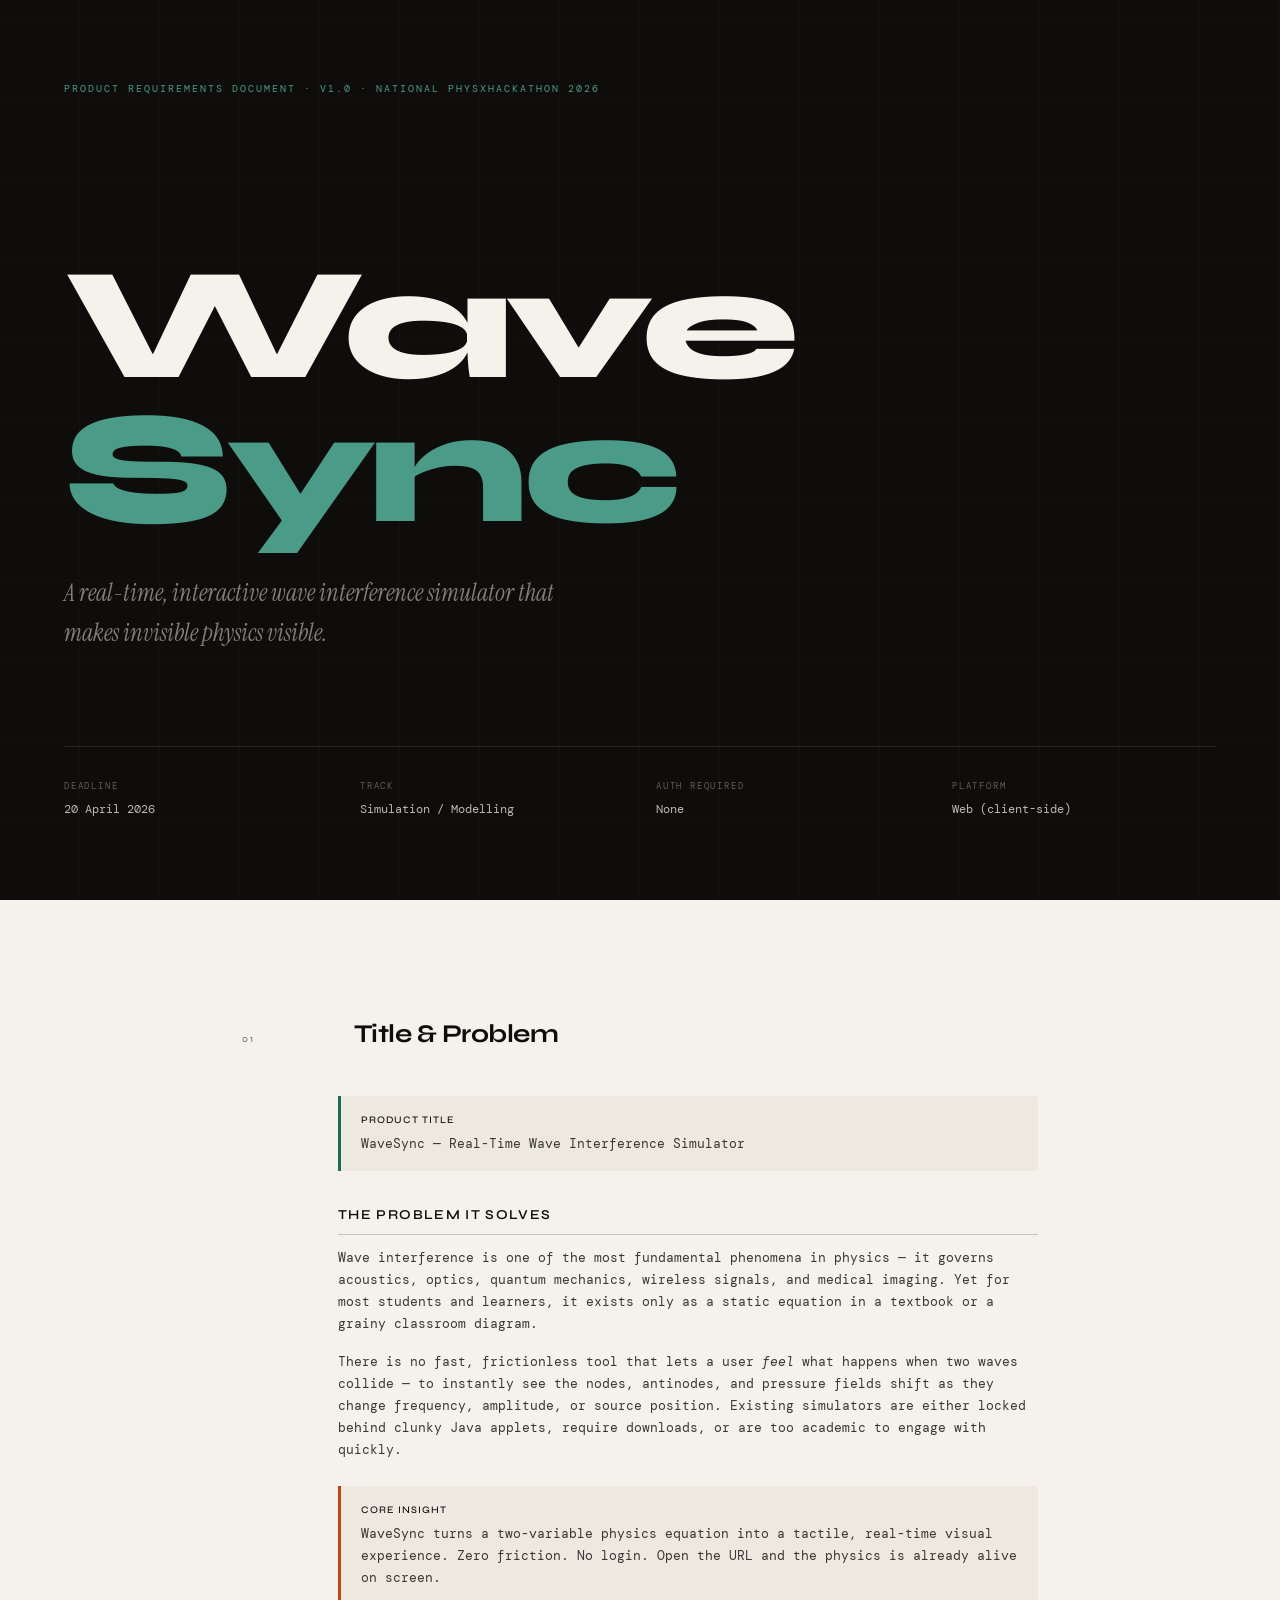
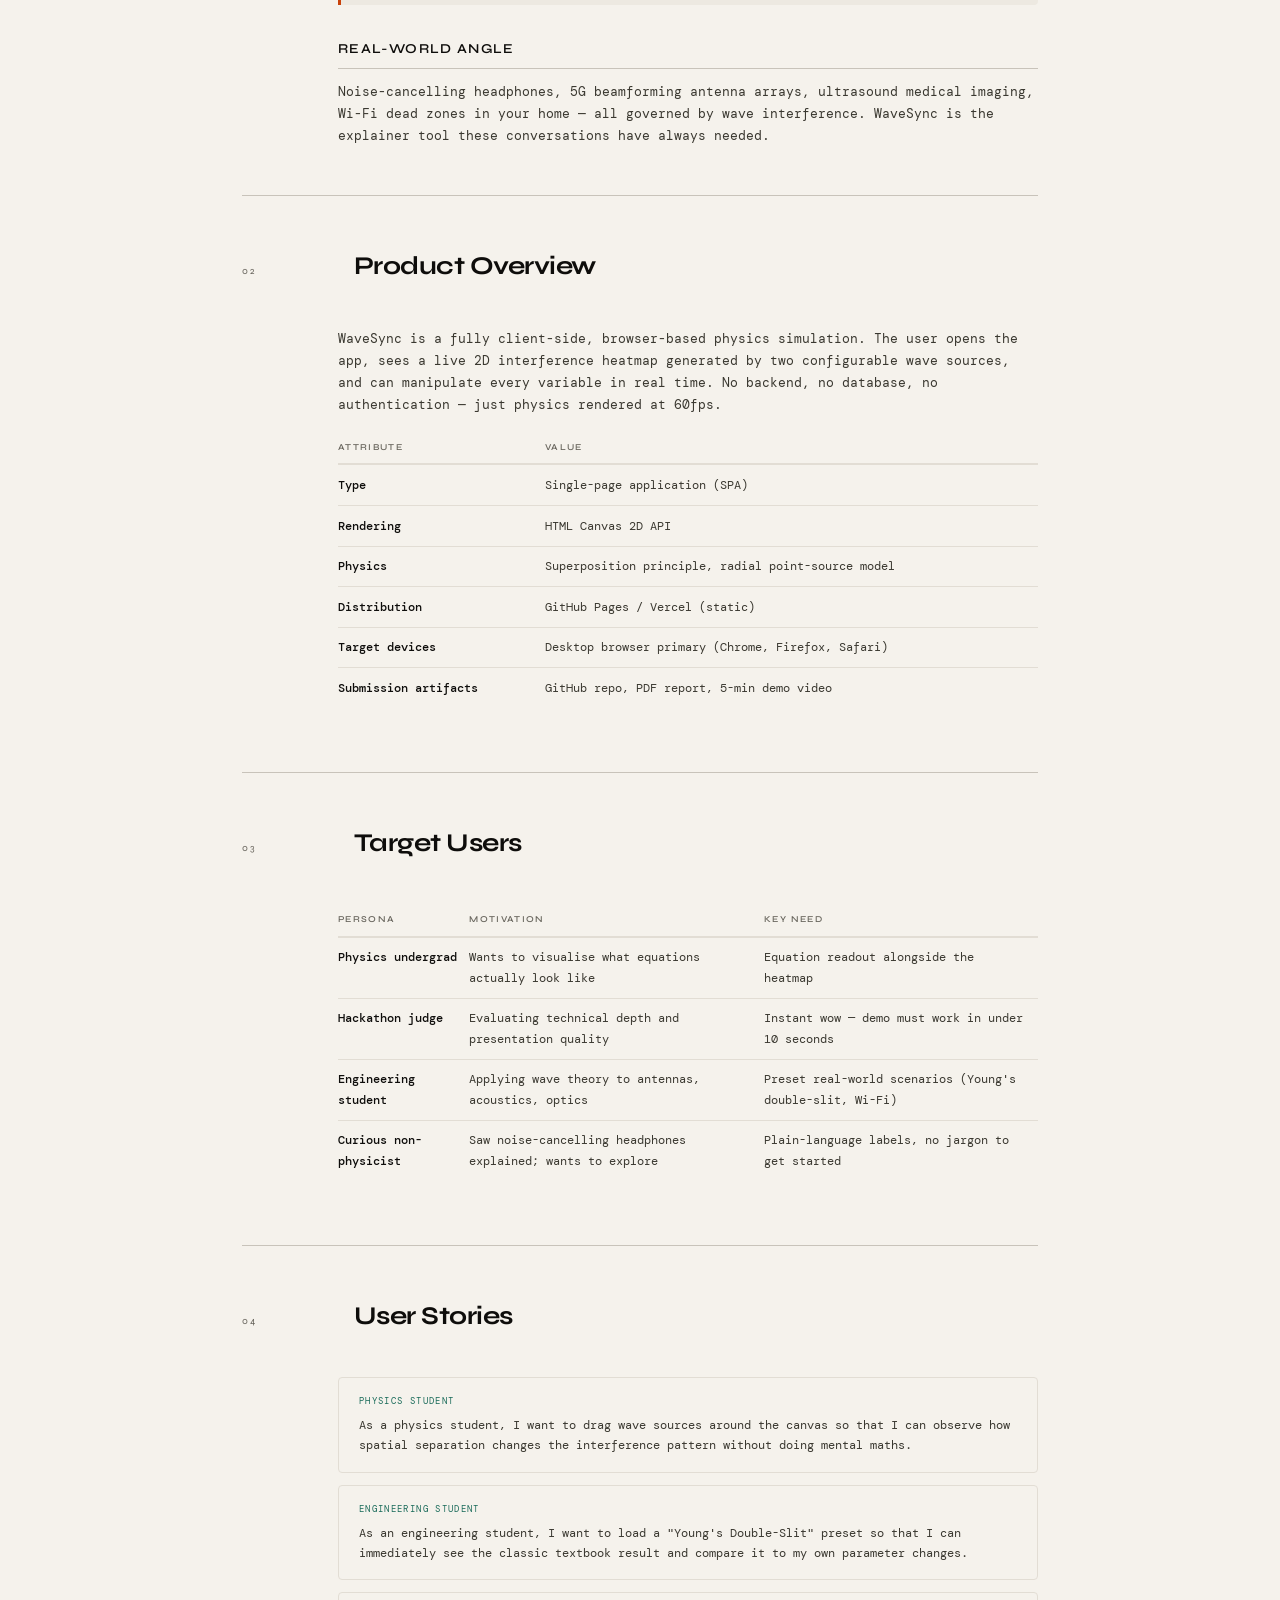
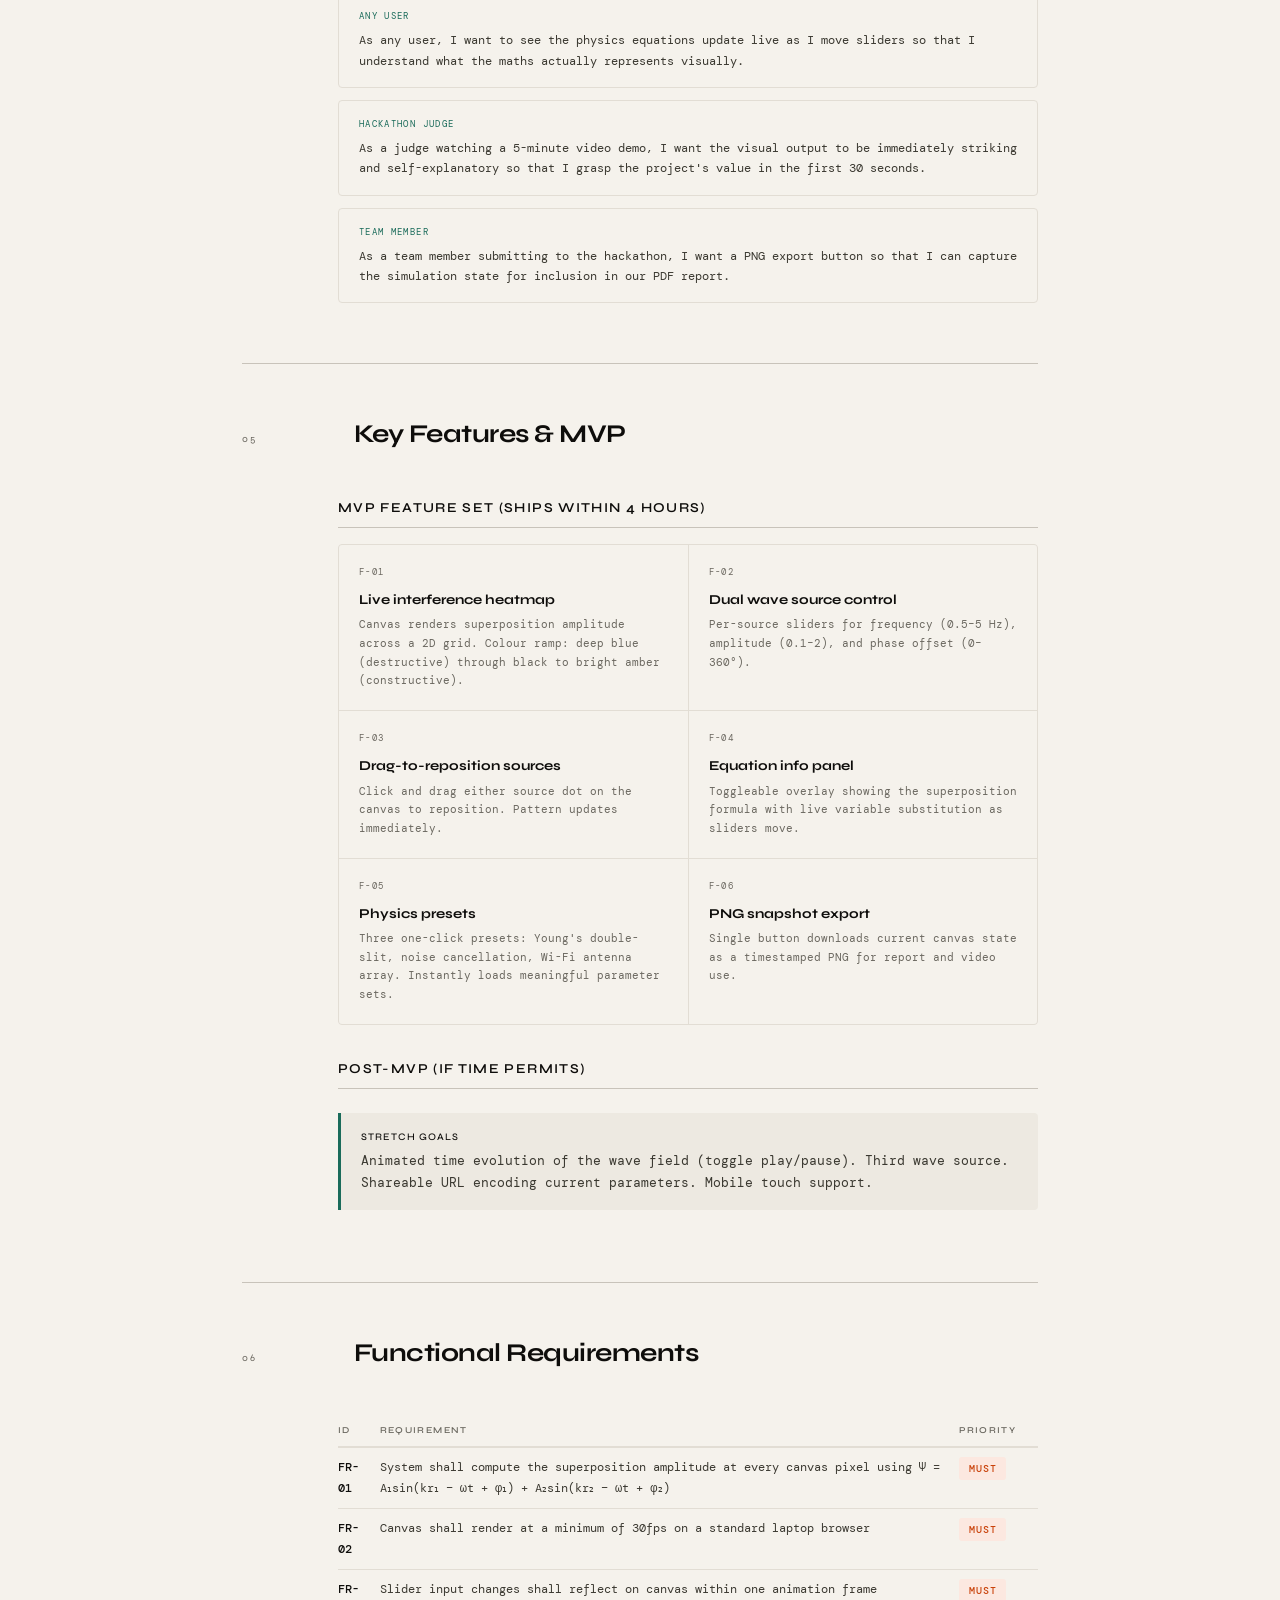
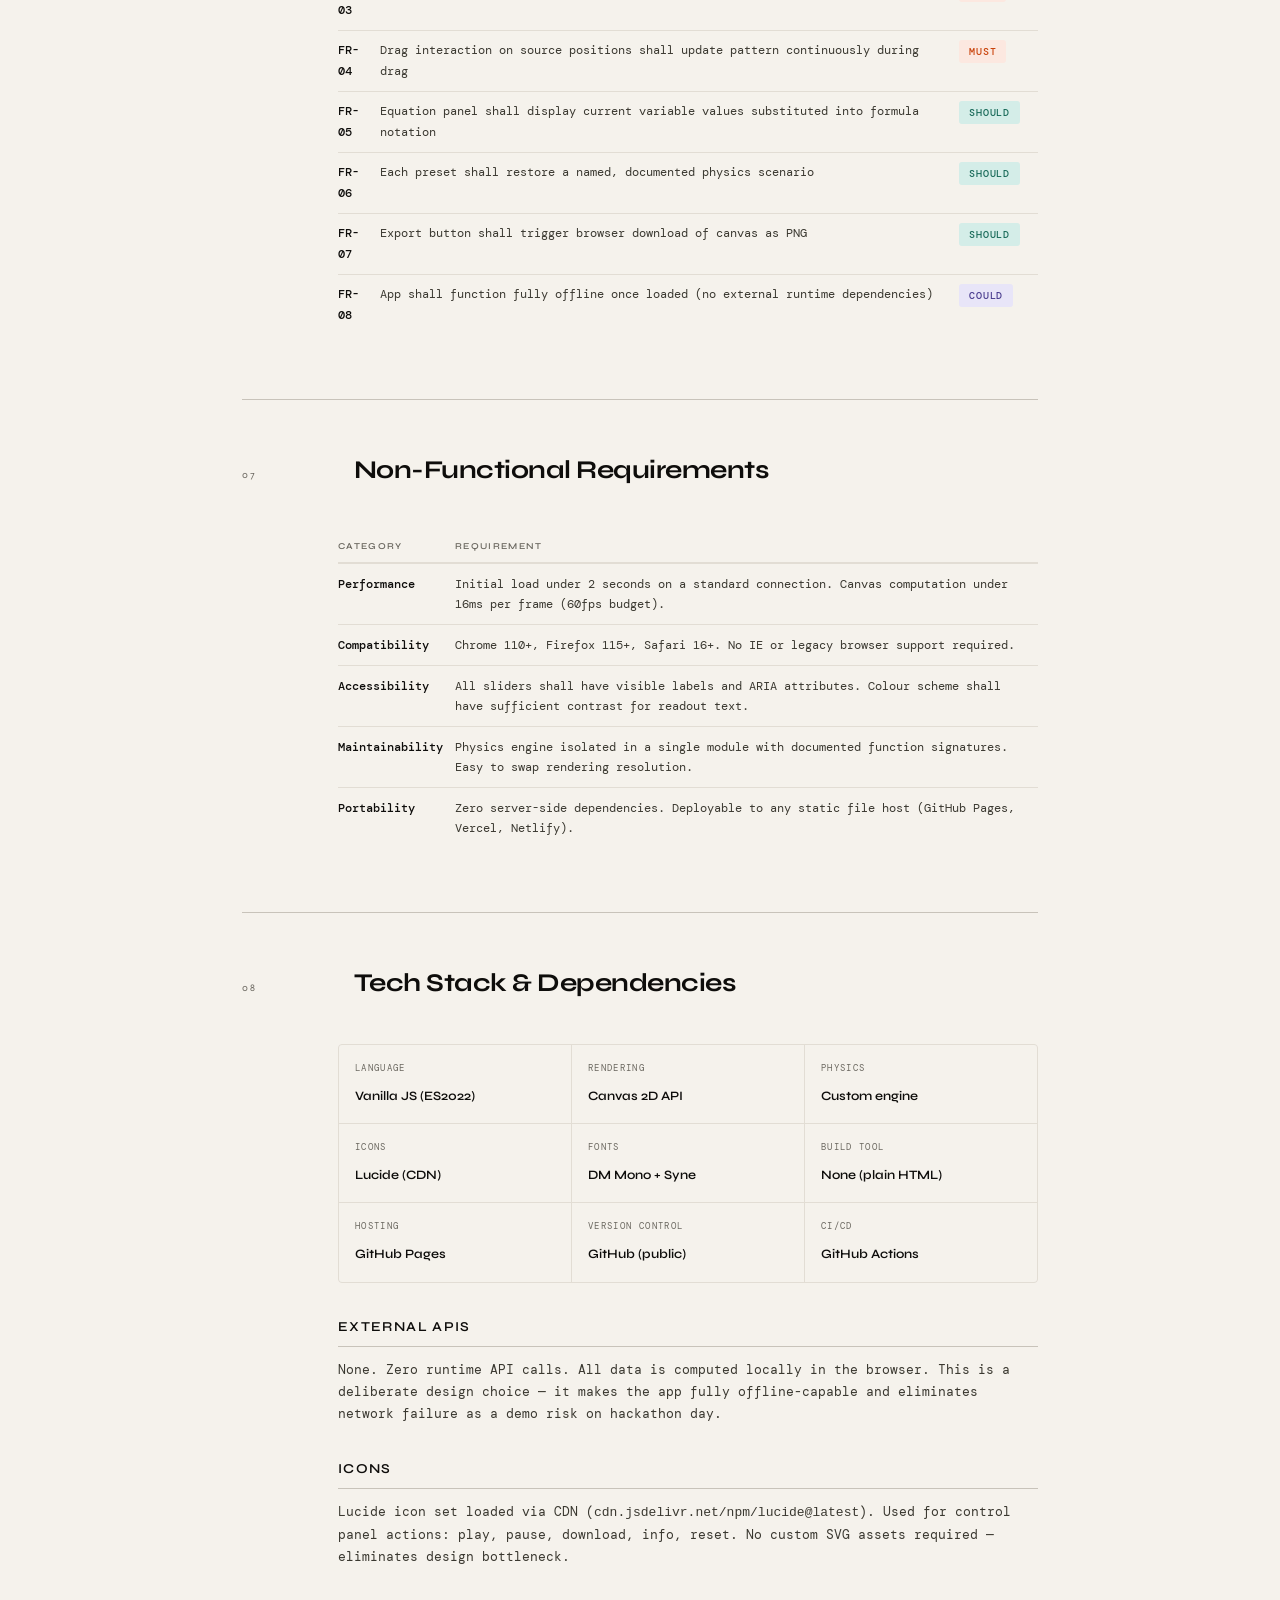
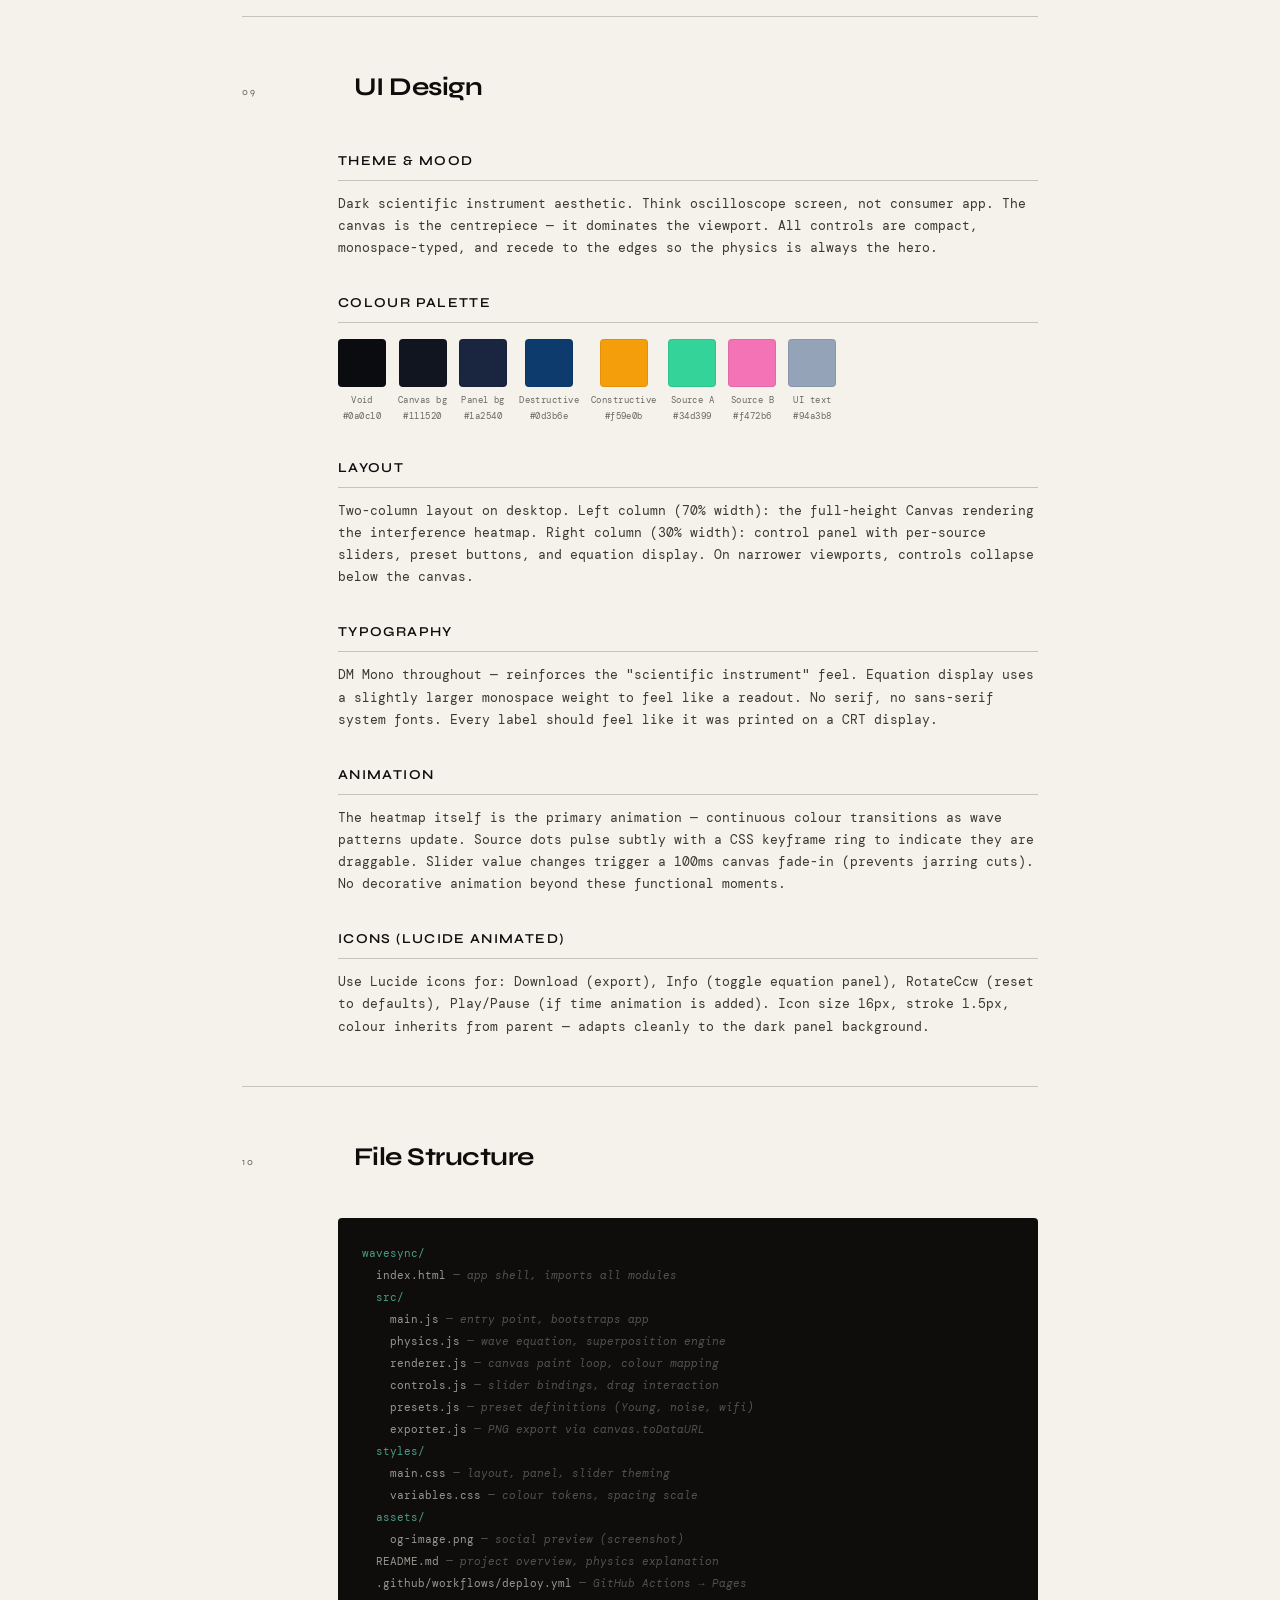
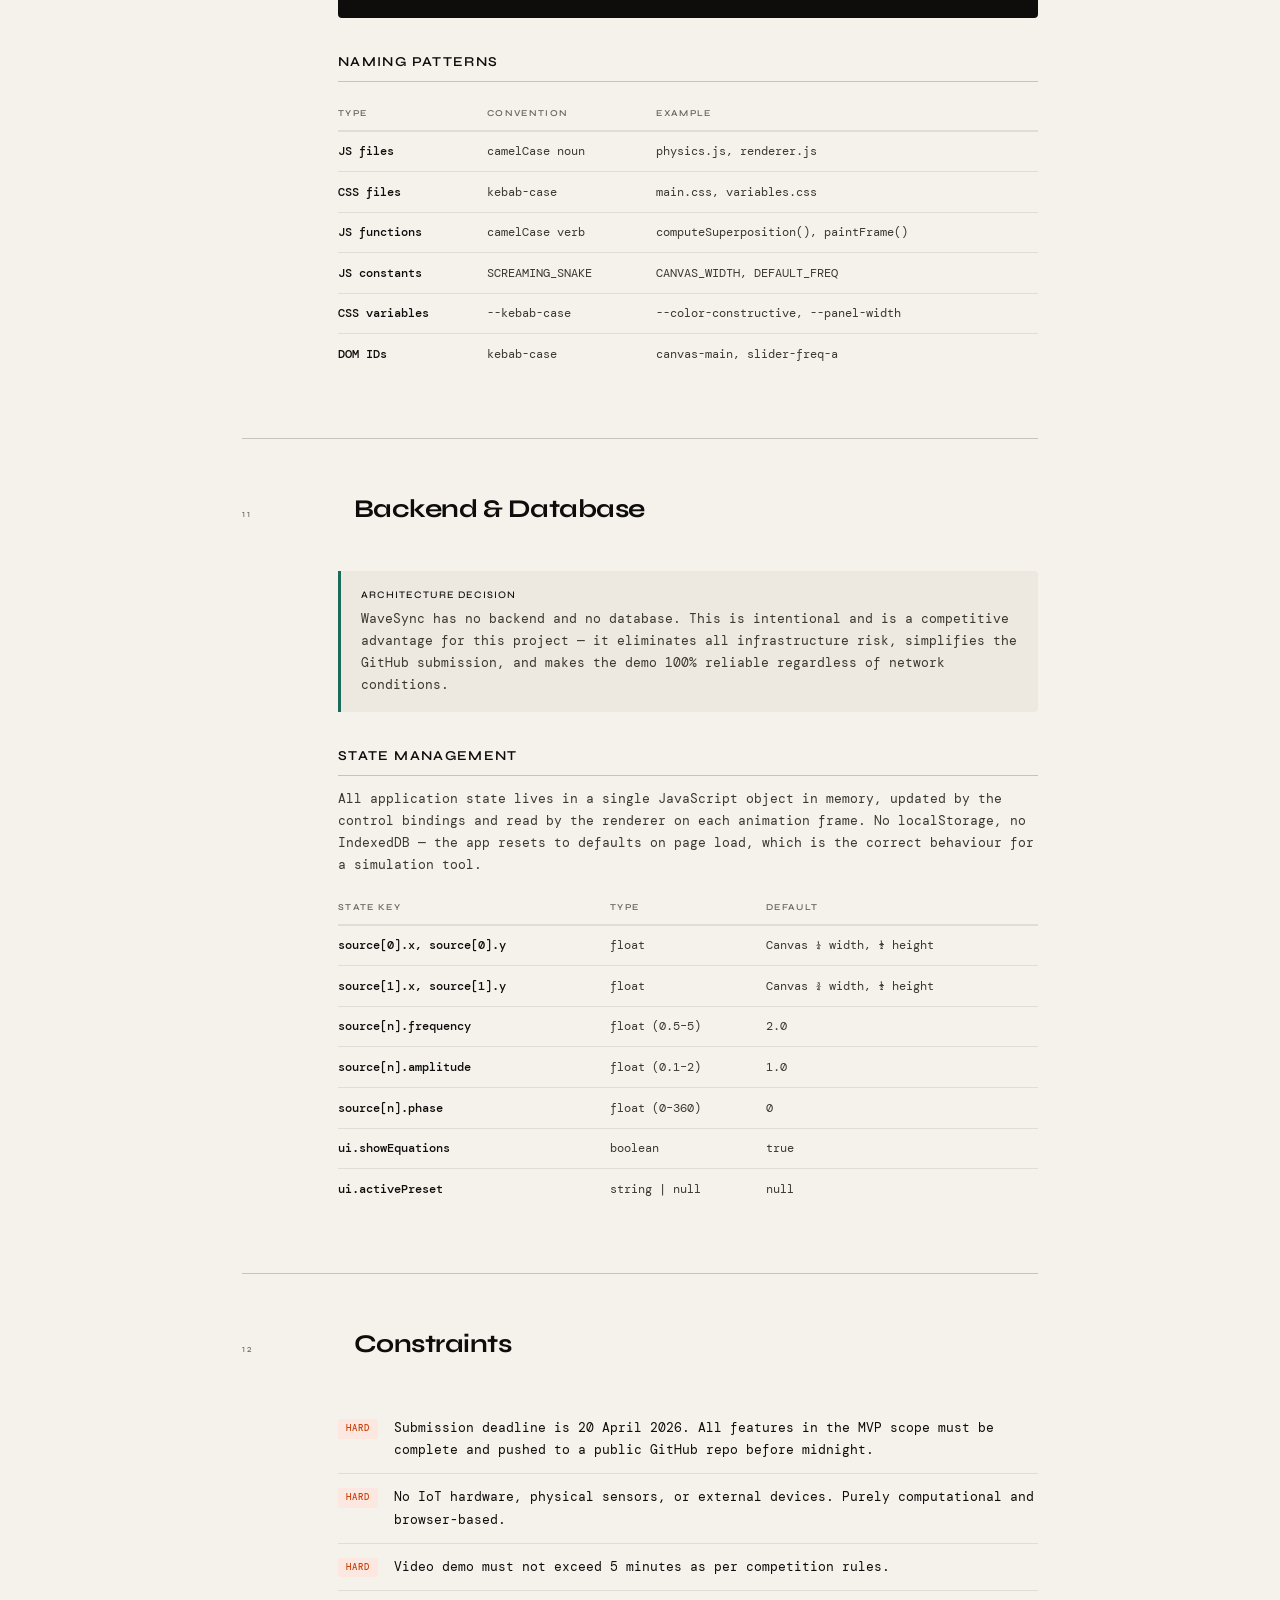
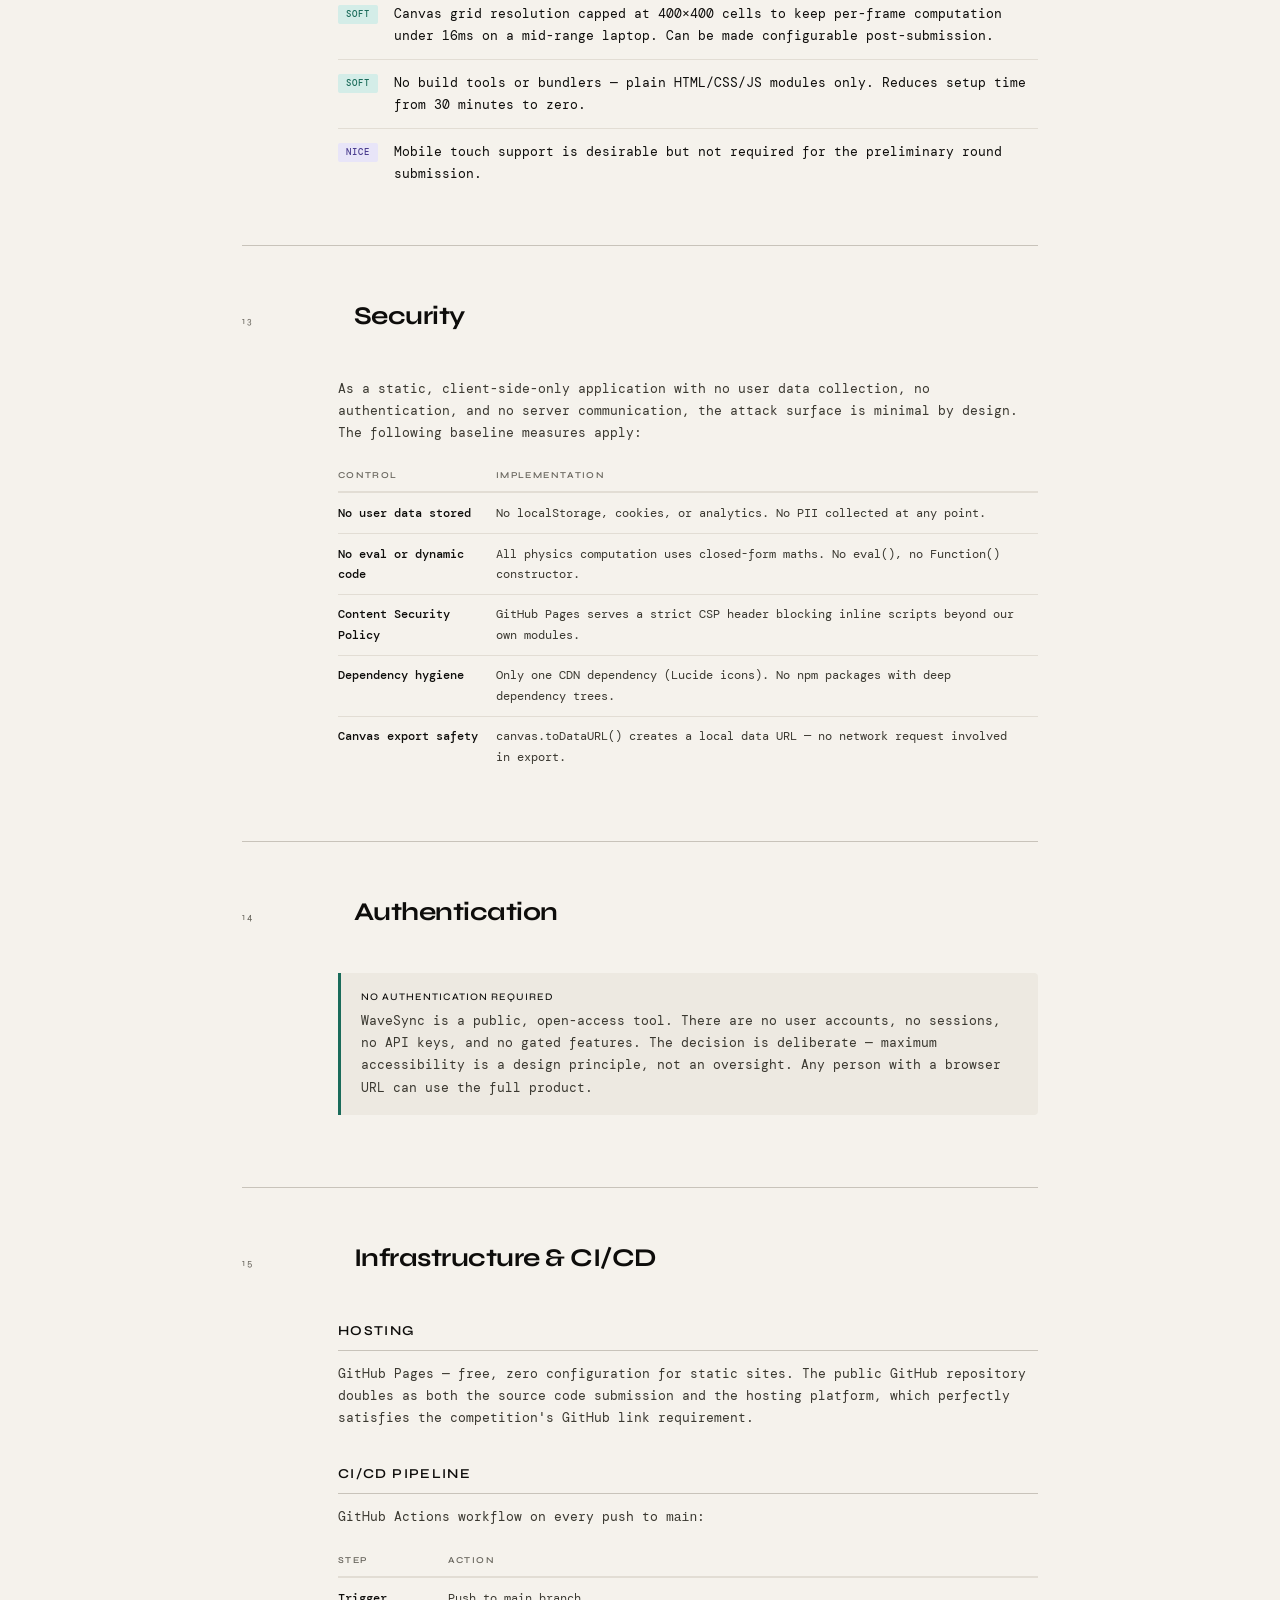
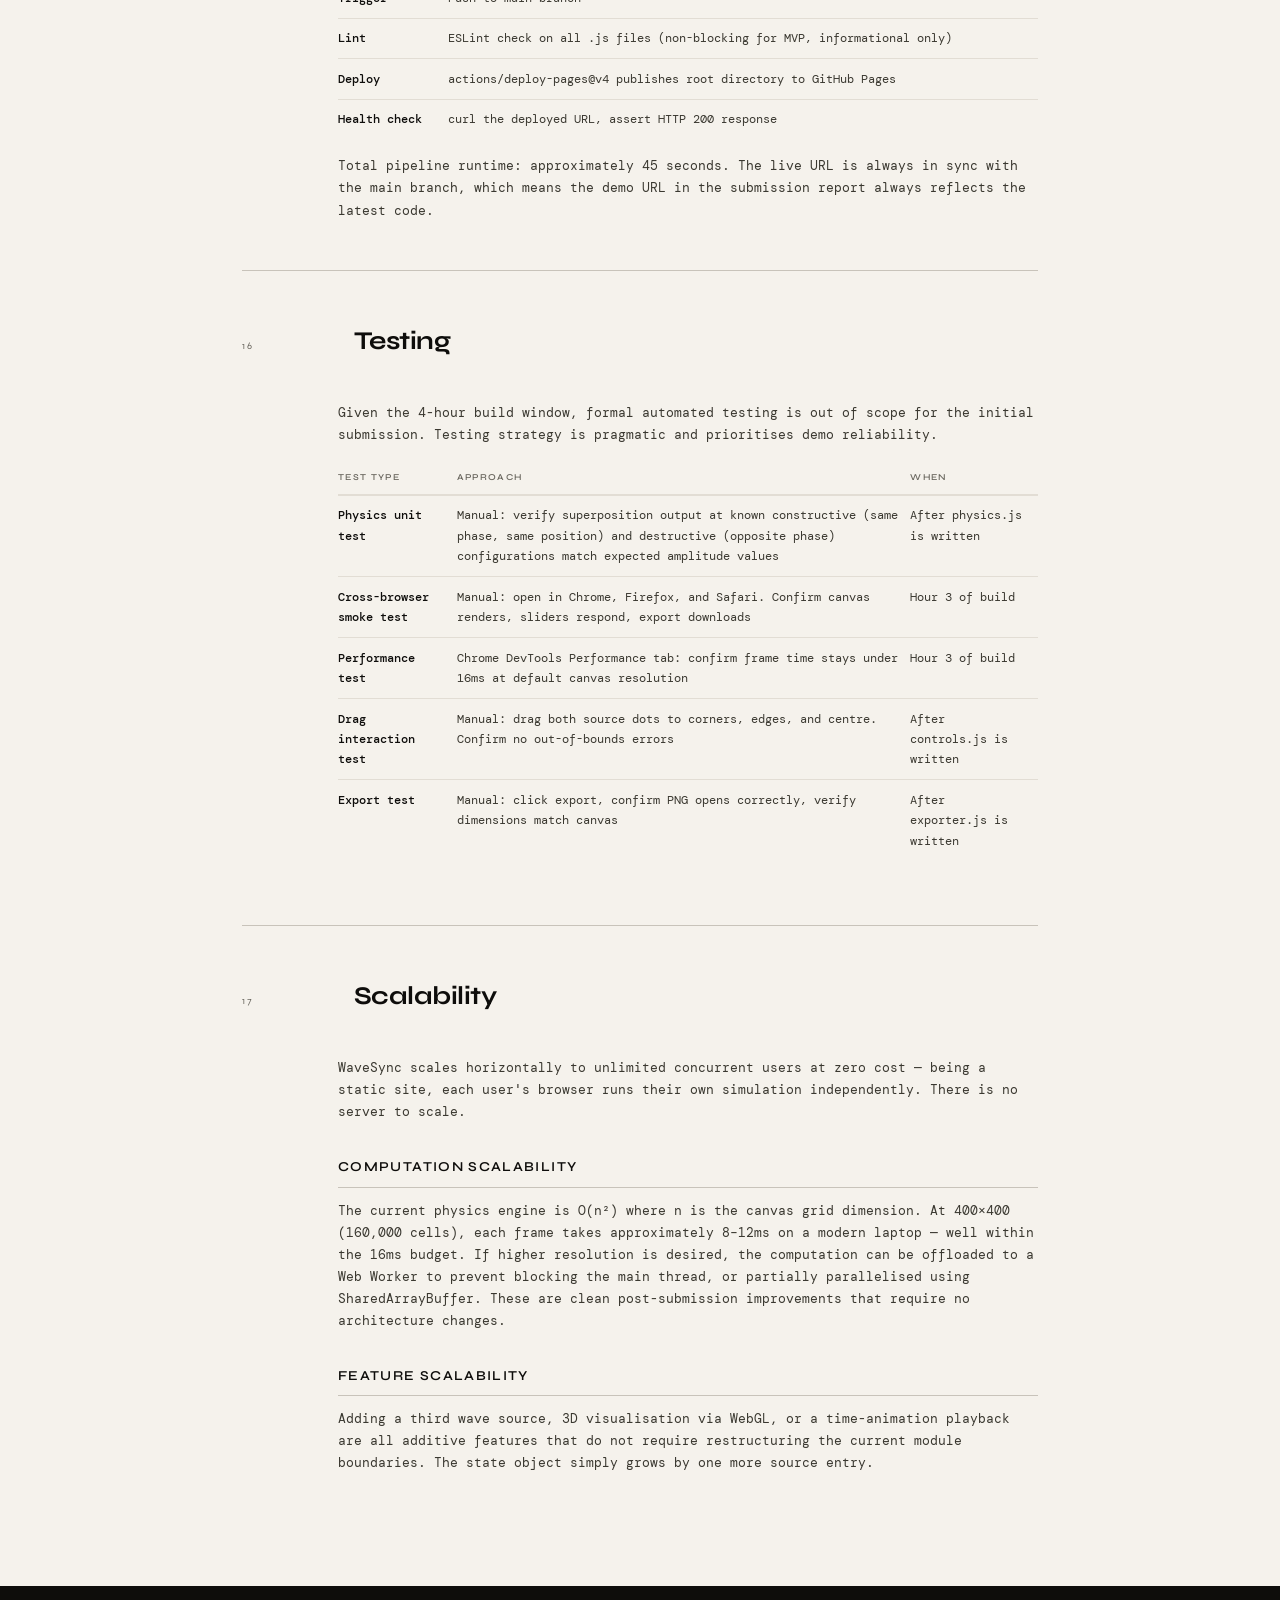
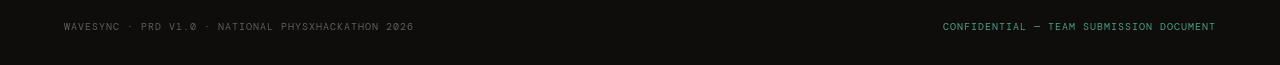
==== commit 4ed28563: "update the correct equation, formula, symbol to aligned with physics concept" ====
--- a/wavesync-prd.html
+++ b/wavesync-prd.html
@@ -509,7 +509,7 @@
         <tbody>
           <tr><td>Type</td><td>Single-page application (SPA)</td></tr>
           <tr><td>Rendering</td><td>HTML Canvas 2D API</td></tr>
-          <tr><td>Physics</td><td>Superposition principle, 2D wave equation</td></tr>
+          <tr><td>Physics</td><td>Superposition principle, radial point-source model</td></tr>
           <tr><td>Distribution</td><td>GitHub Pages / Vercel (static)</td></tr>
           <tr><td>Target devices</td><td>Desktop browser primary (Chrome, Firefox, Safari)</td></tr>
           <tr><td>Submission artifacts</td><td>GitHub repo, PDF report, 5-min demo video</td></tr>
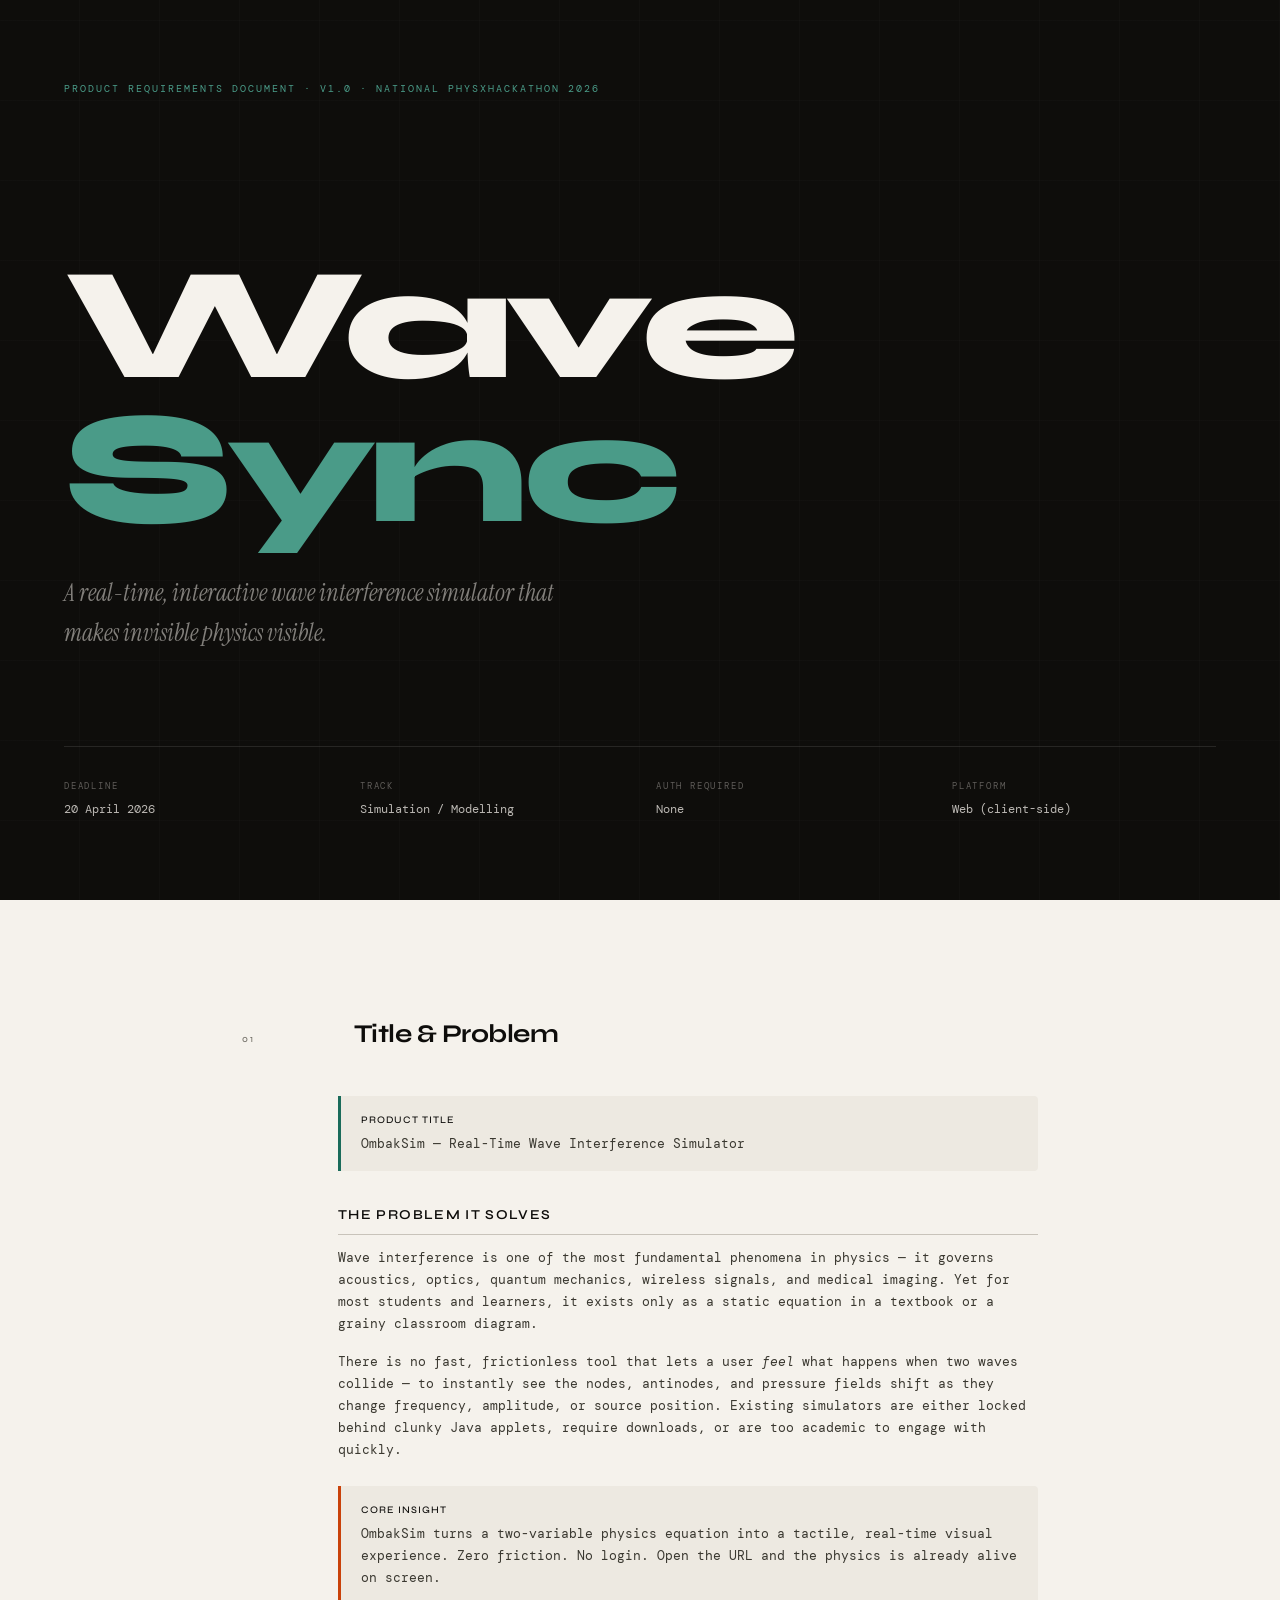
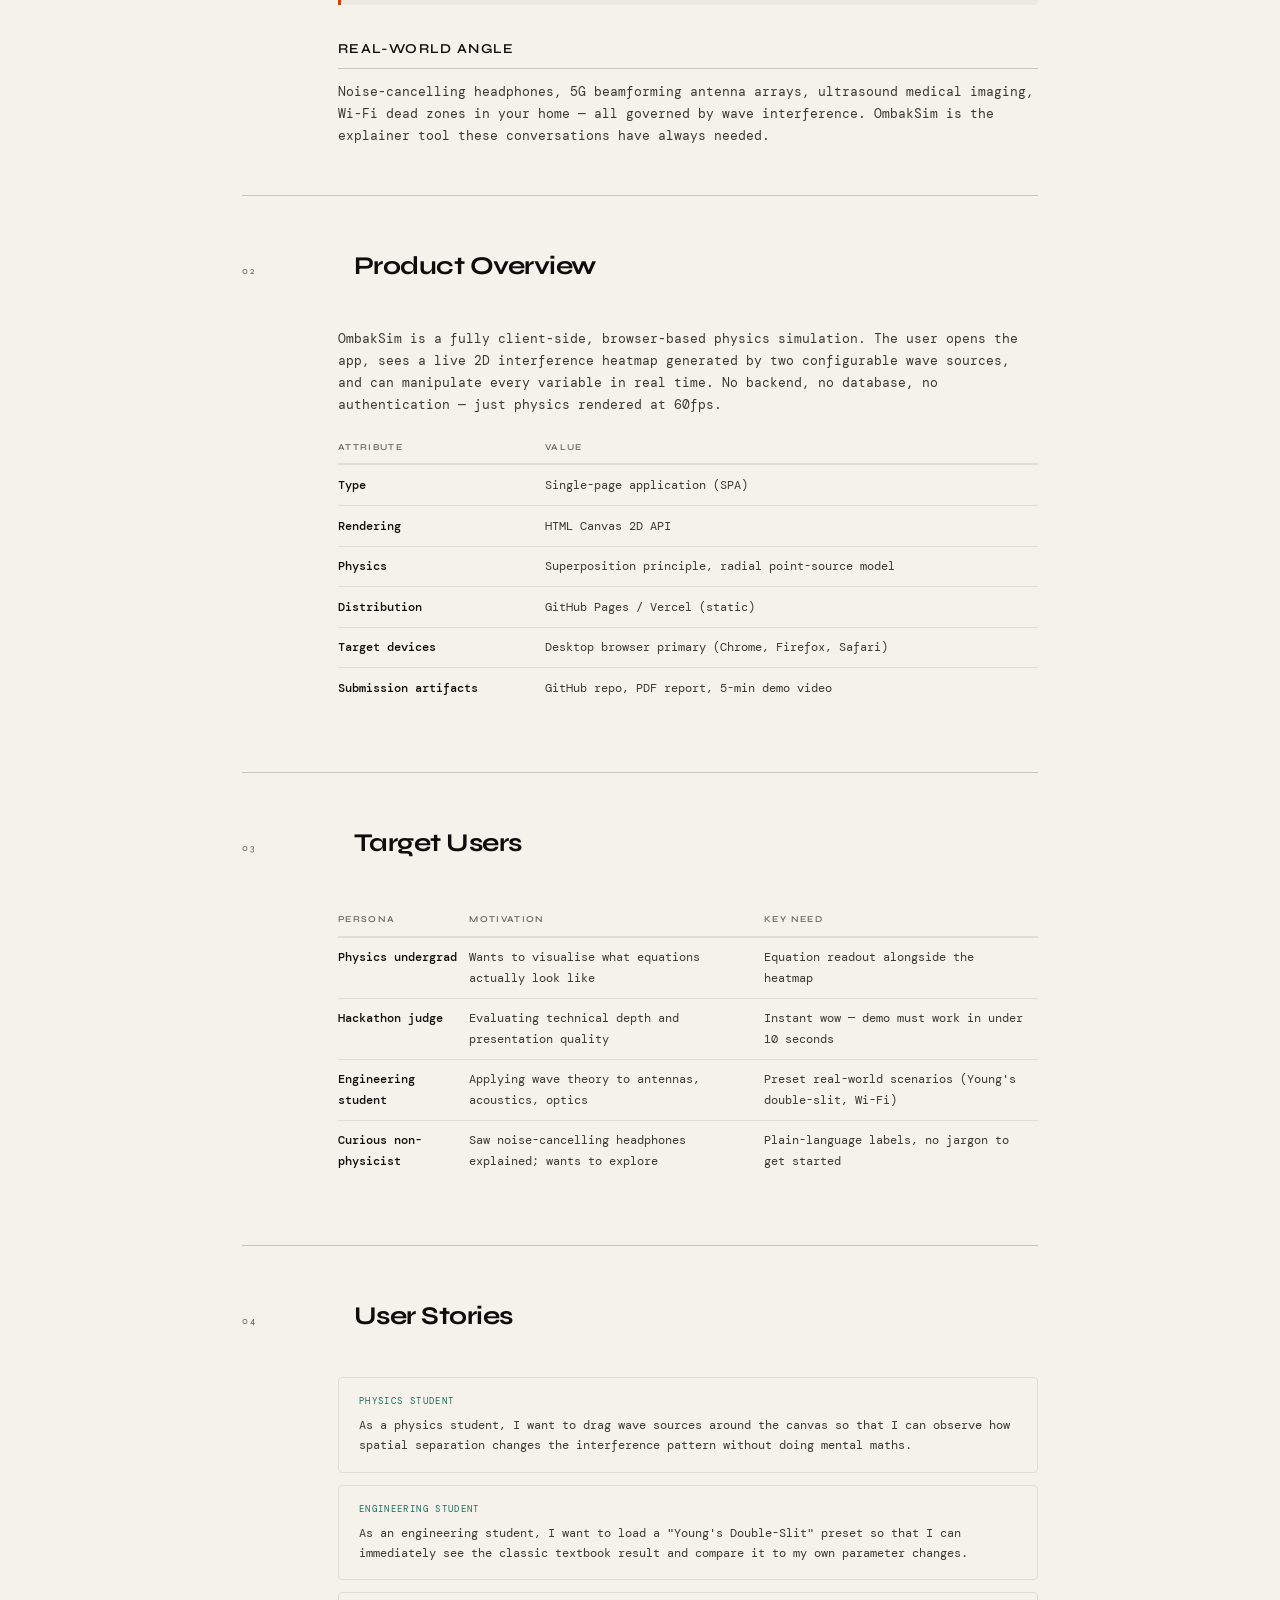
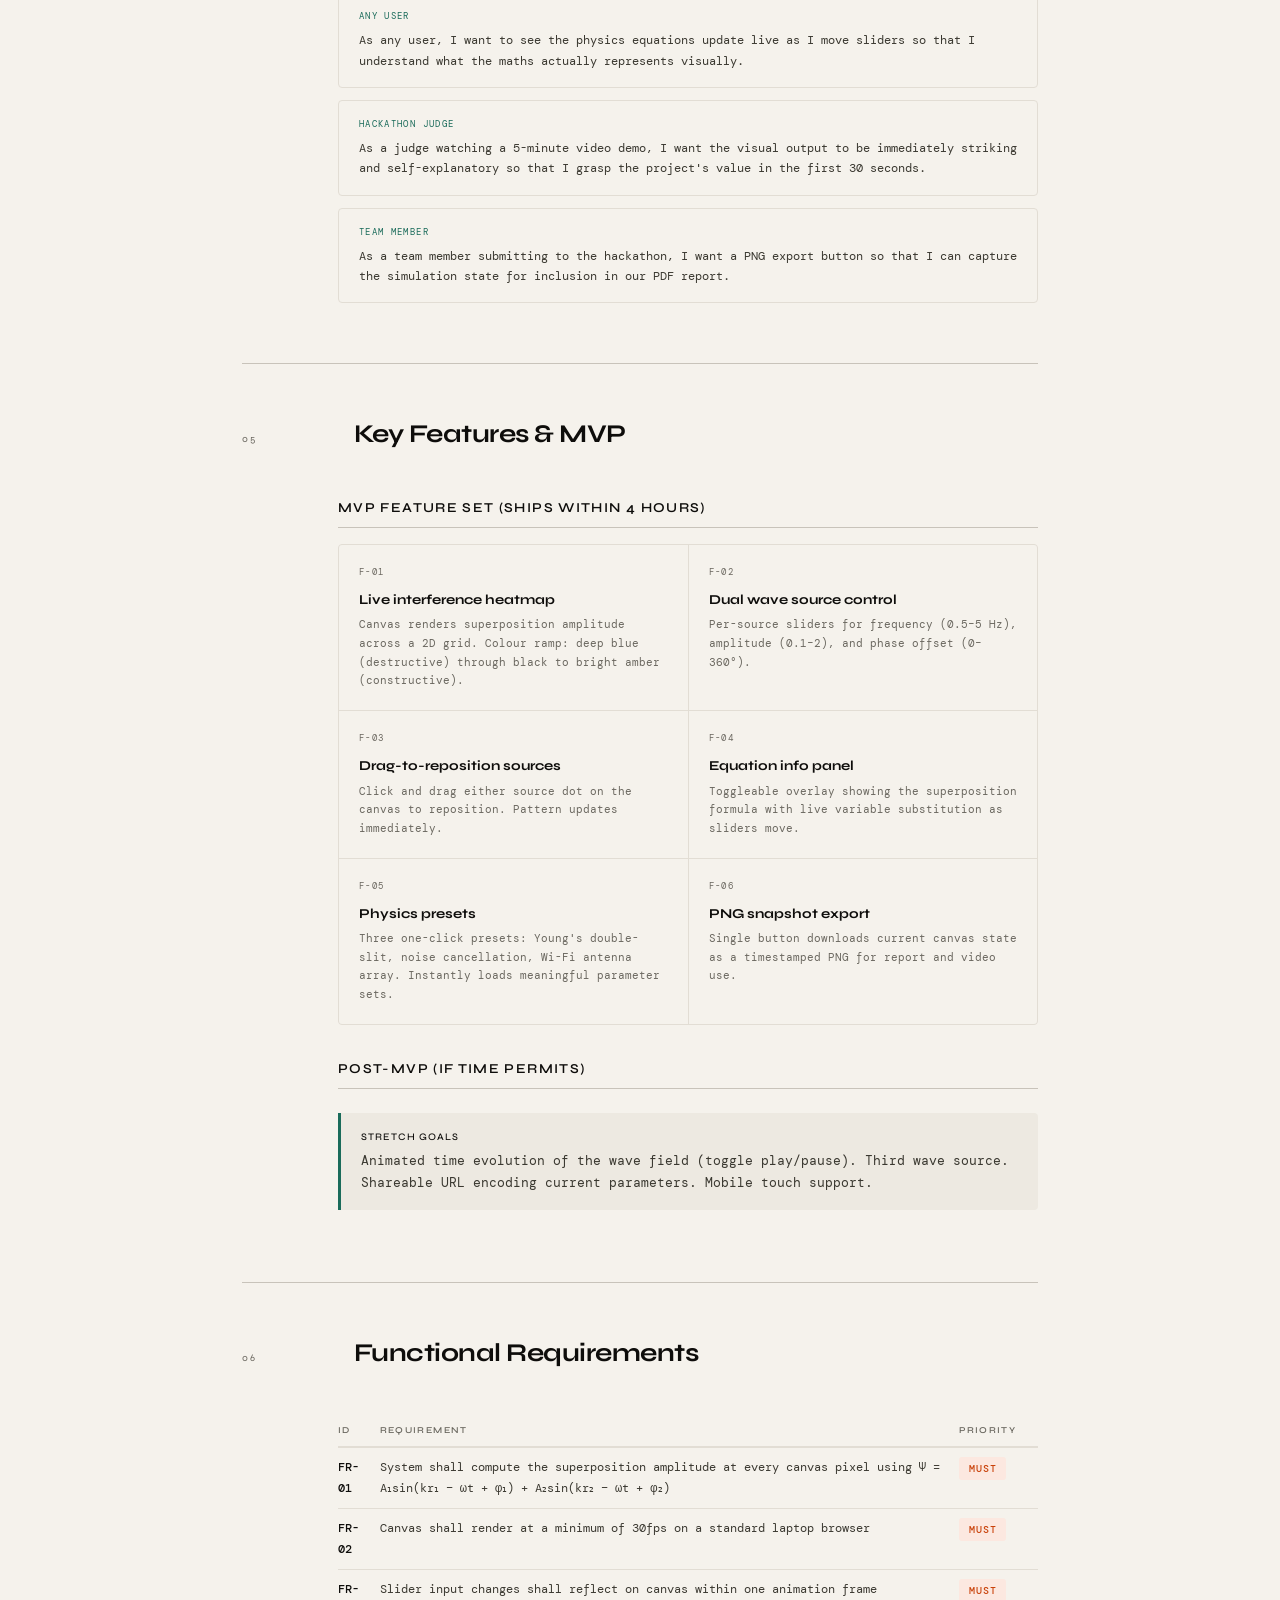
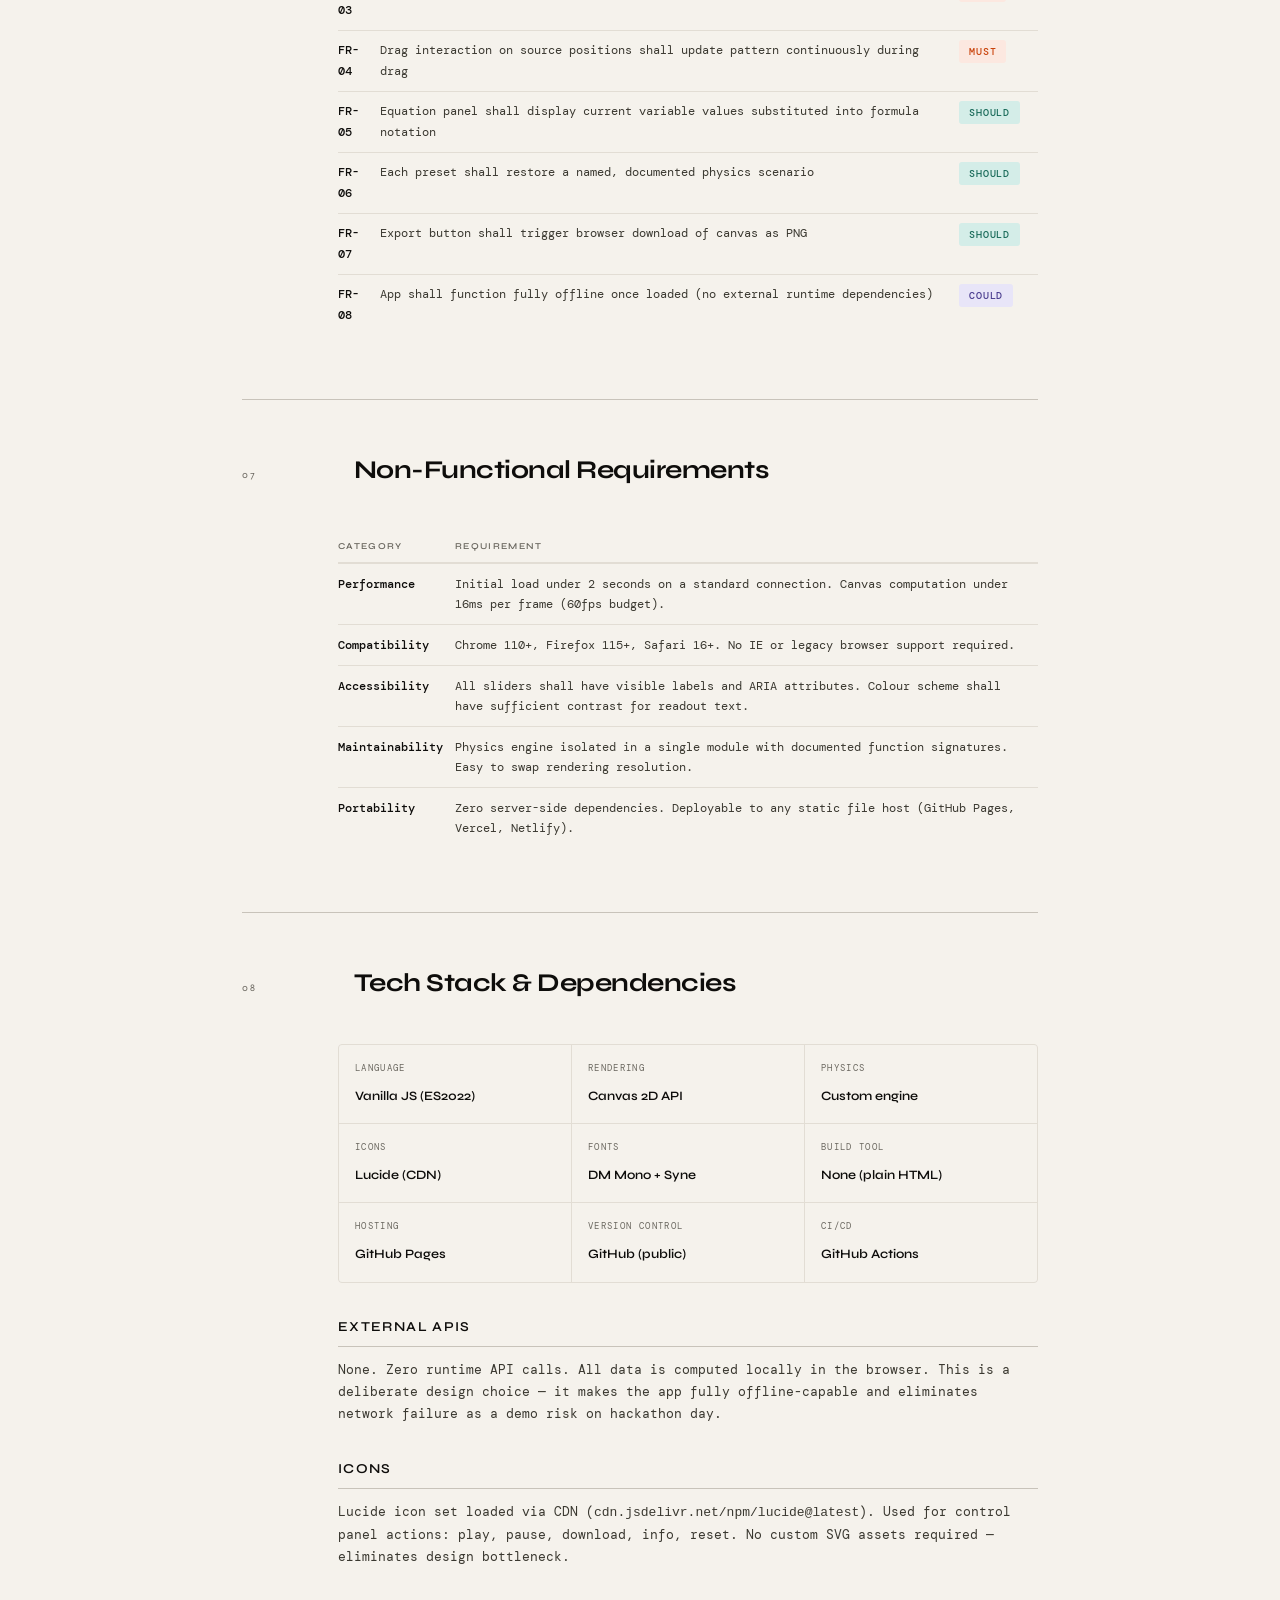
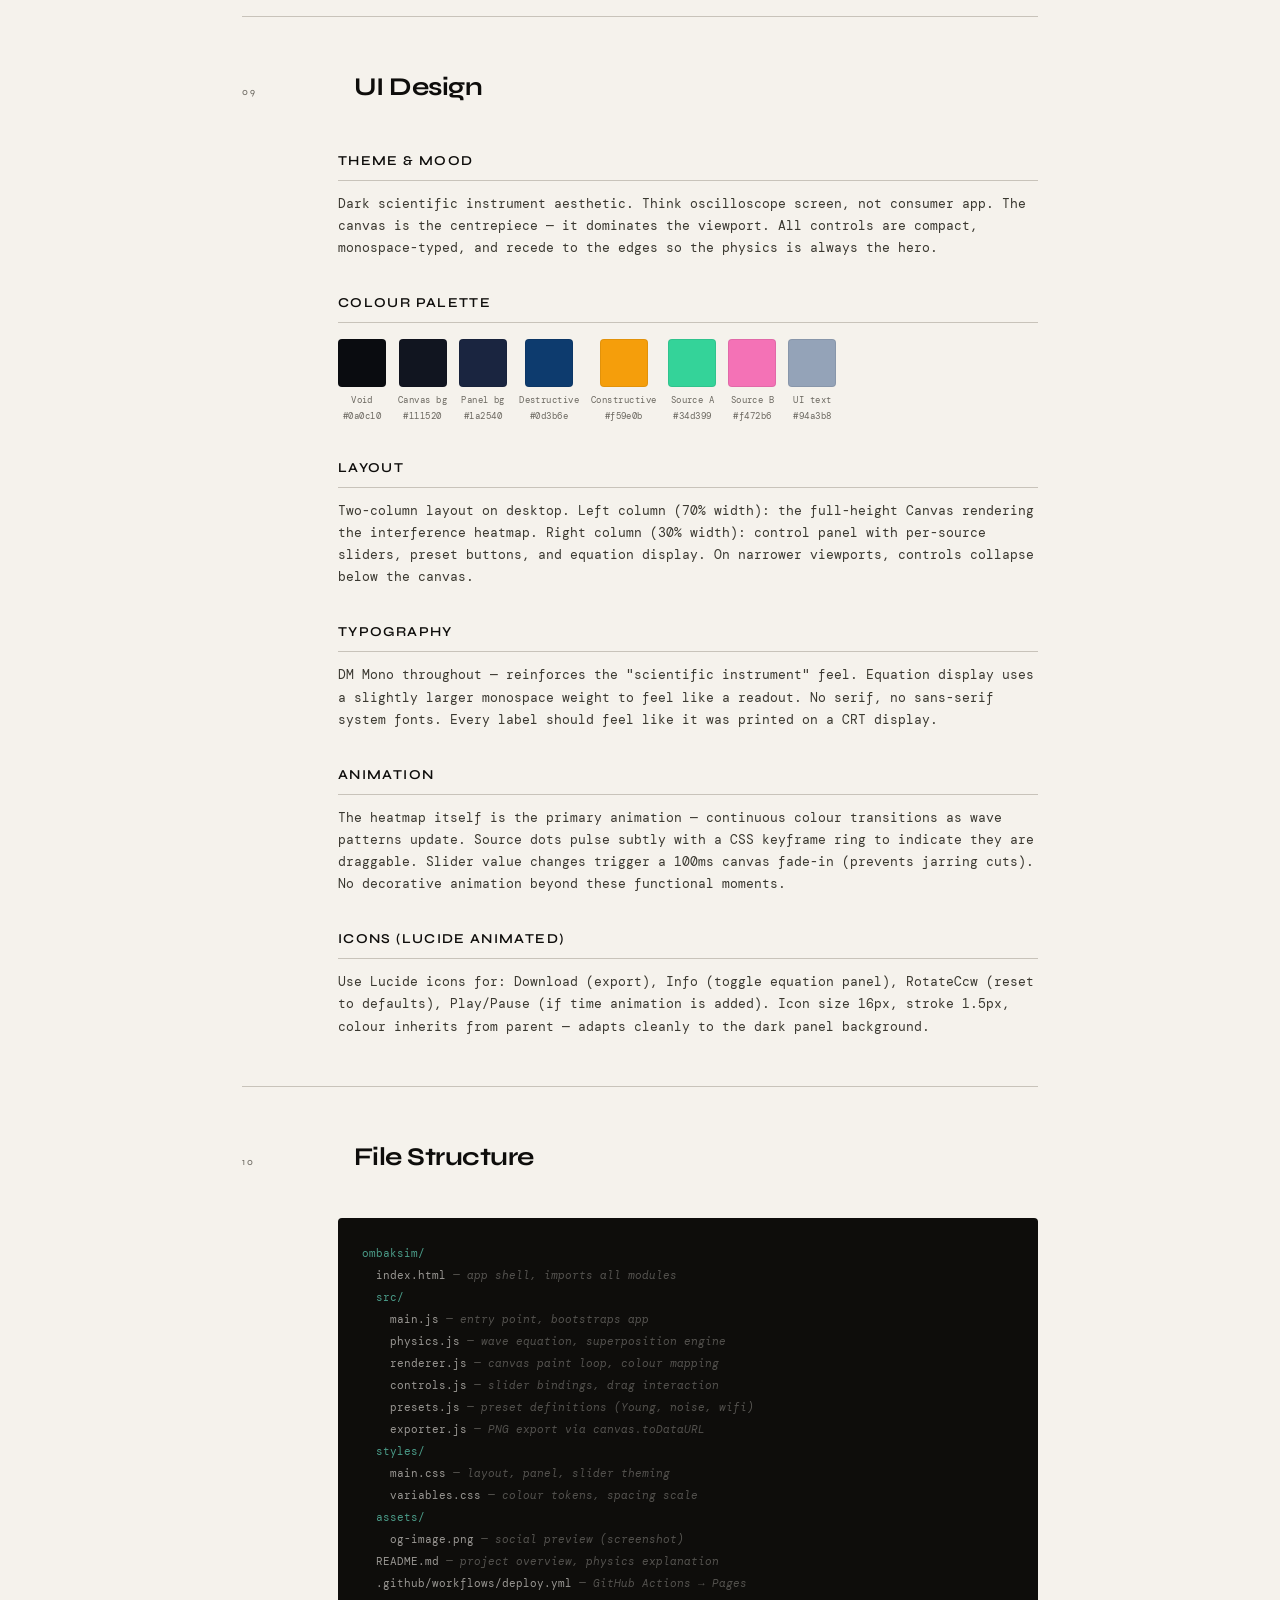
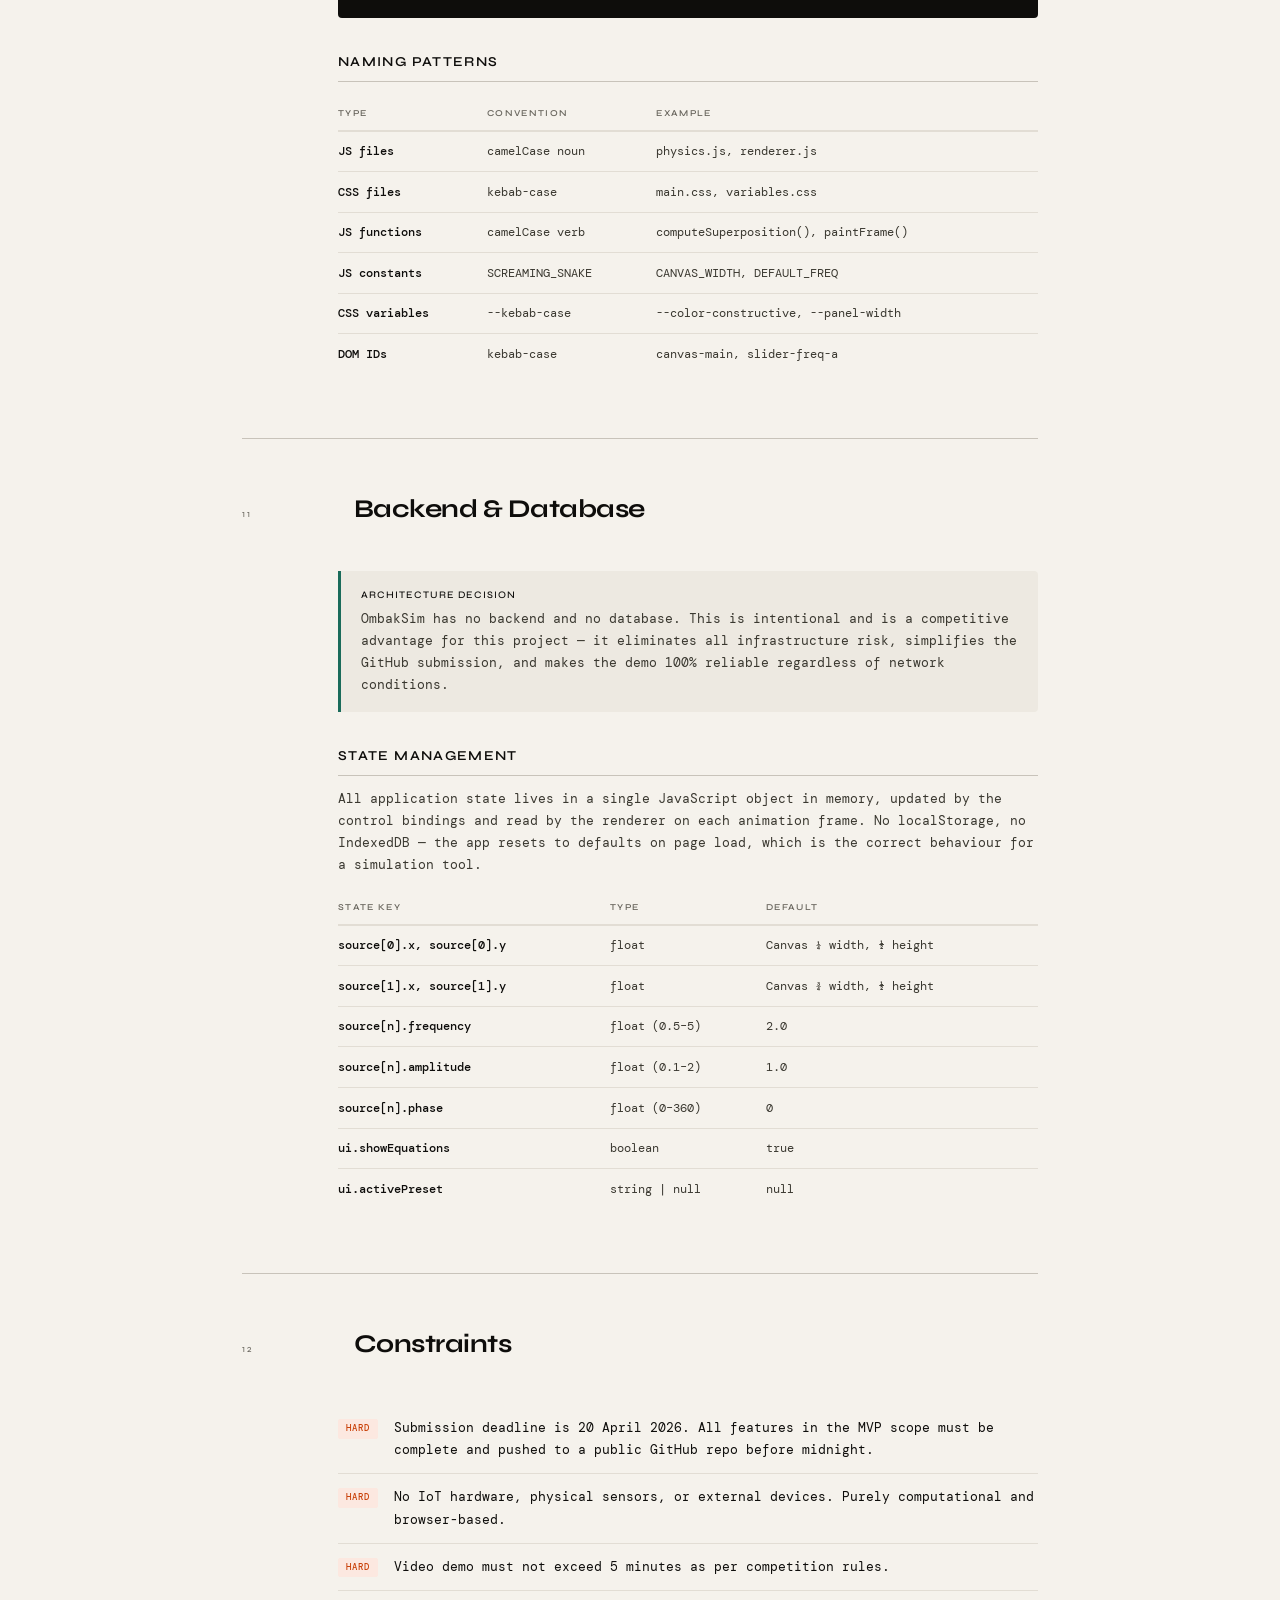
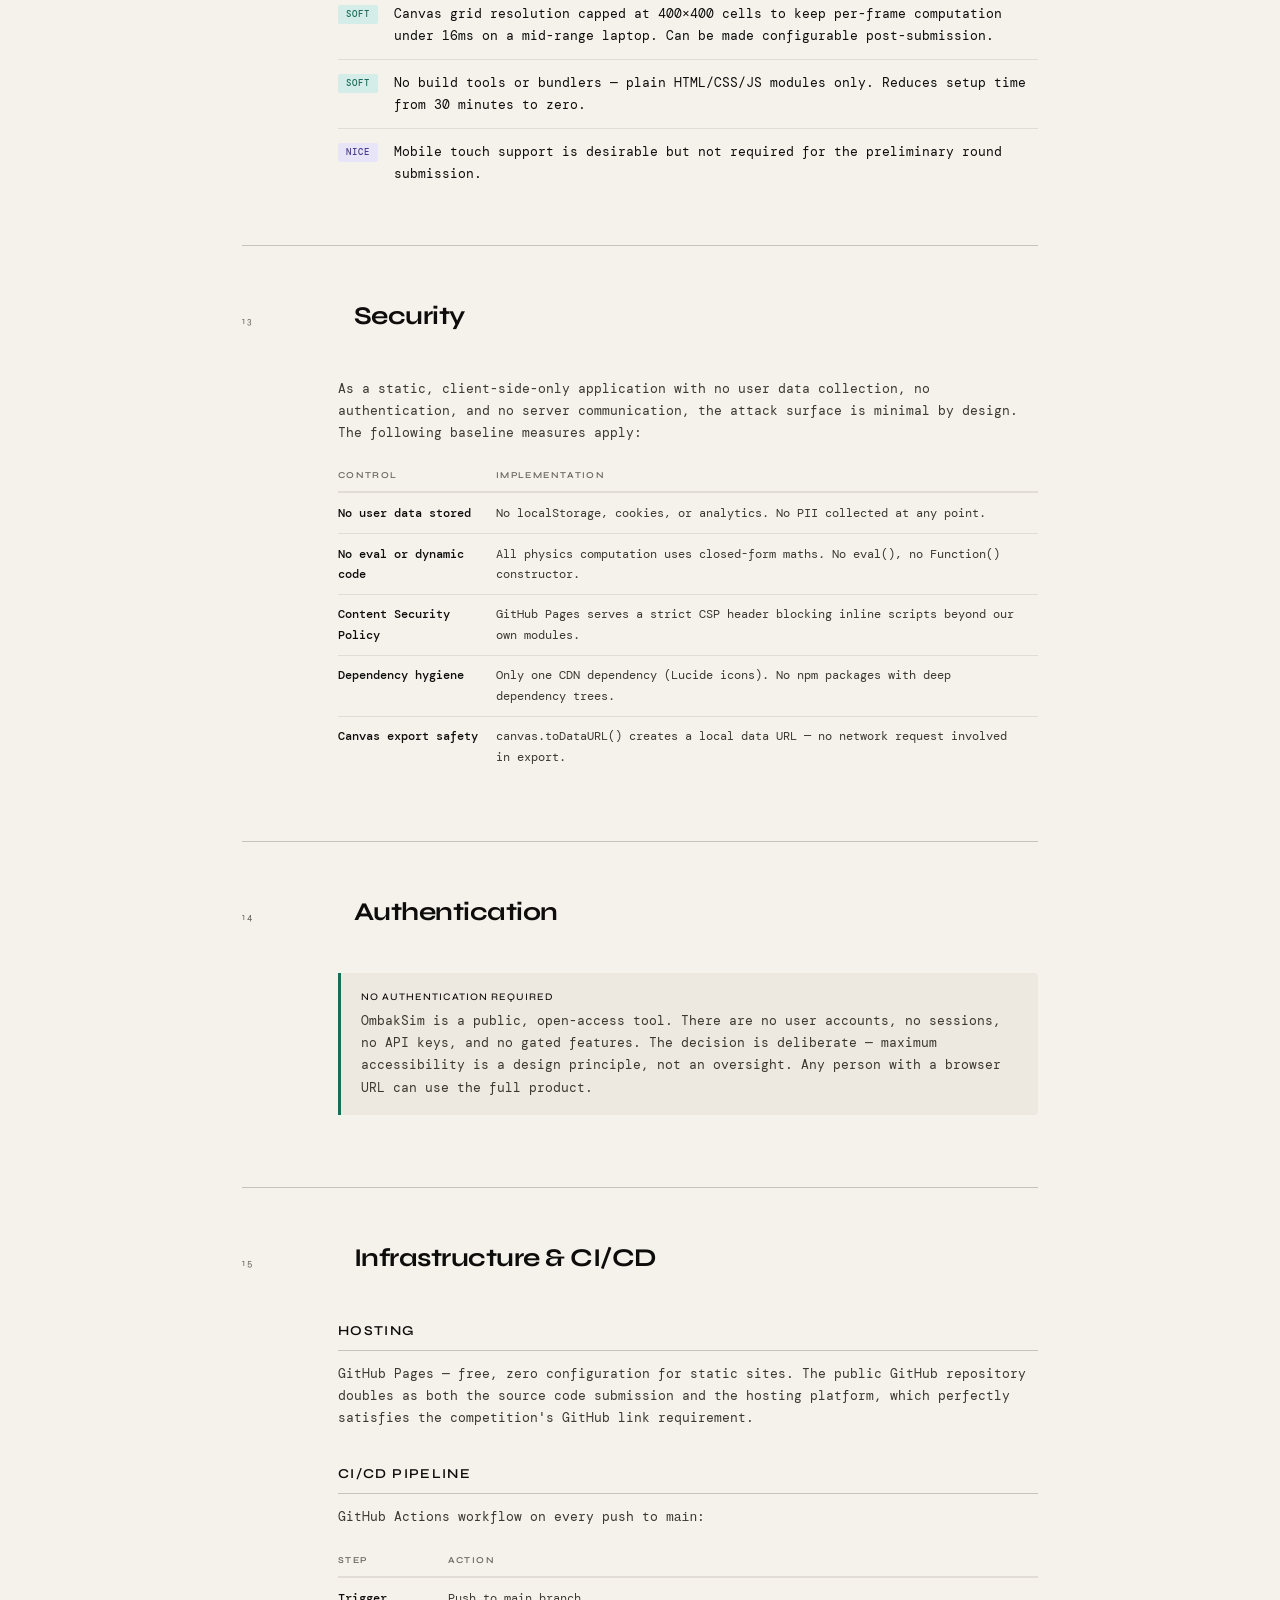
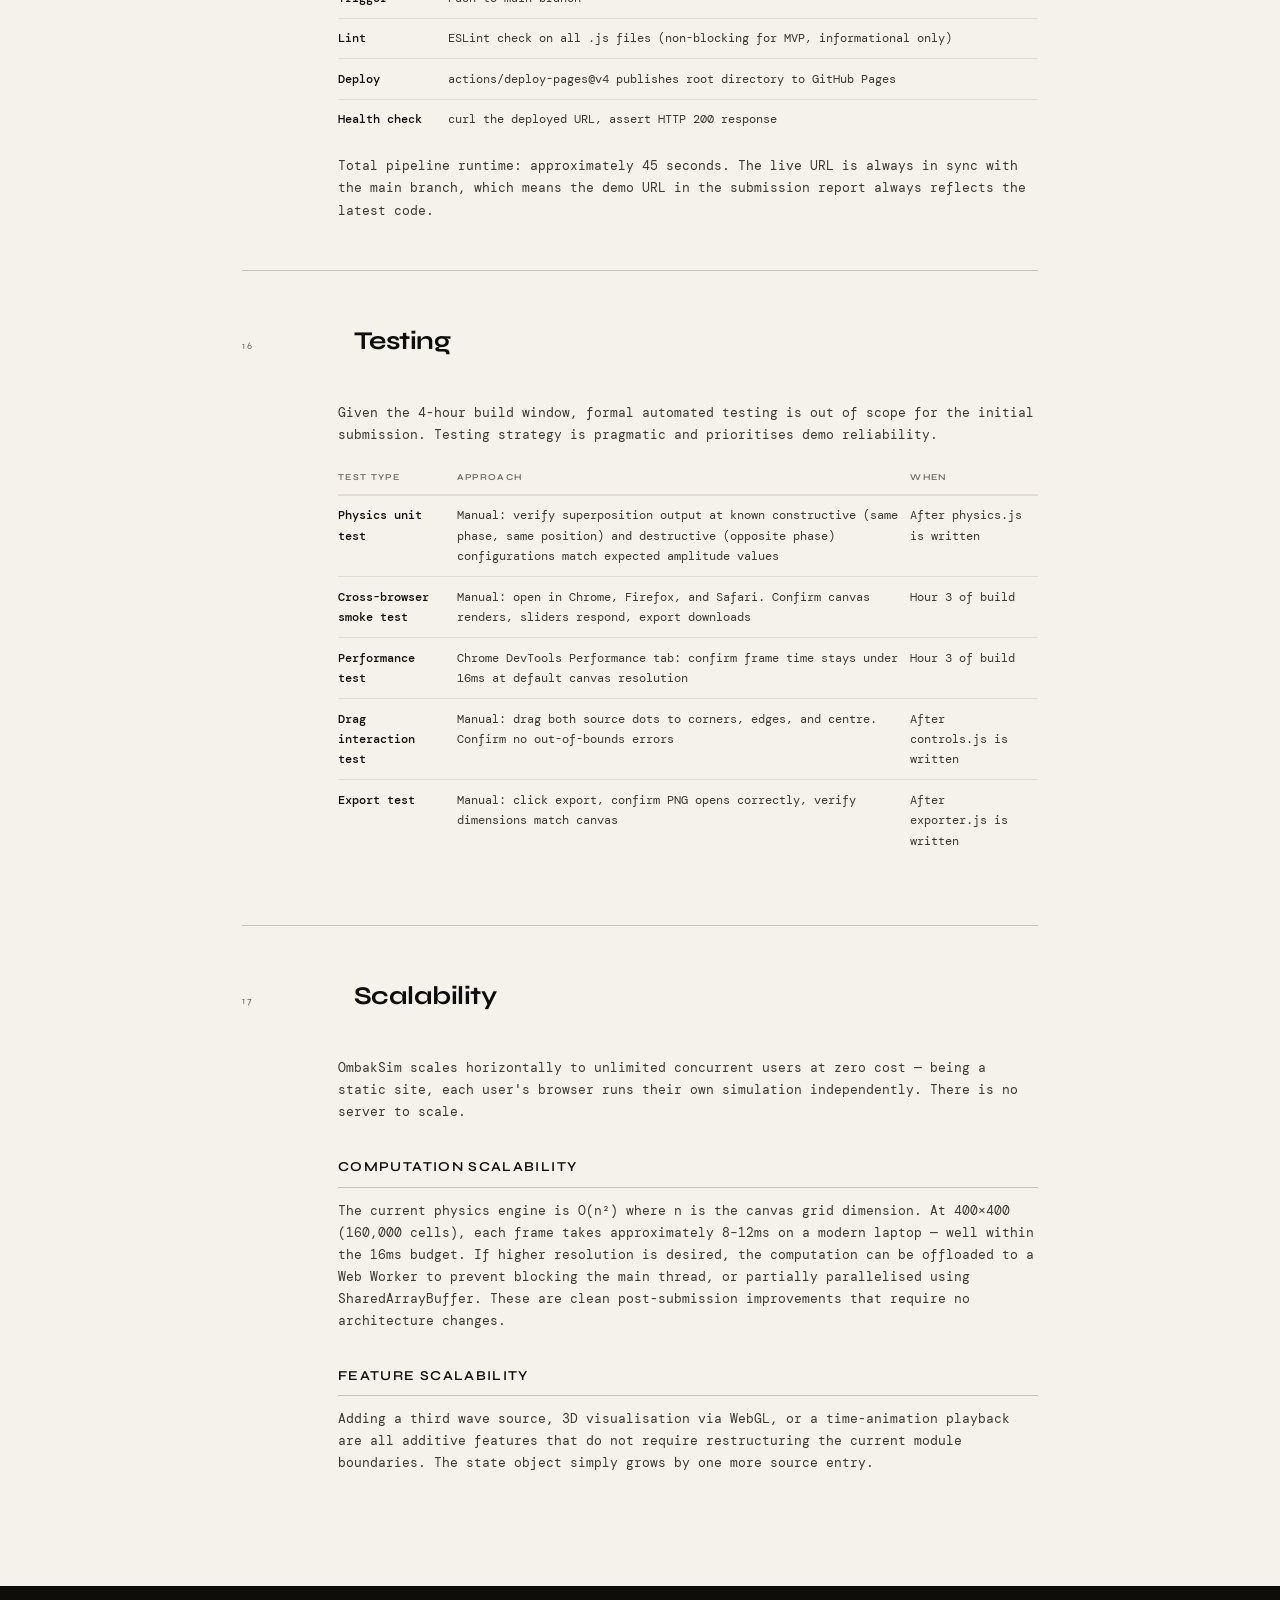
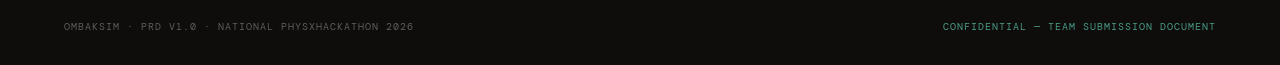
==== commit 98fff1ed: "update the overall system" ====
--- a/wavesync-prd.html
+++ b/wavesync-prd.html
@@ -3,7 +3,7 @@
 <head>
 <meta charset="UTF-8"/>
 <meta name="viewport" content="width=device-width, initial-scale=1.0"/>
-<title>WaveSync — Product Requirements Document</title>
+<title>OmbakSim — Product Requirements Document</title>
 <link rel="preconnect" href="https://fonts.googleapis.com"/>
 <link rel="preconnect" href="https://fonts.gstatic.com" crossorigin/>
 <link href="https://fonts.googleapis.com/css2?family=DM+Mono:wght@300;400;500&family=Instrument+Serif:ital@0;1&family=Syne:wght@400;600;700;800&display=swap" rel="stylesheet"/>
@@ -482,17 +482,17 @@
     <div class="section-body">
       <div class="callout">
         <strong>Product Title</strong>
-        WaveSync — Real-Time Wave Interference Simulator
+        OmbakSim — Real-Time Wave Interference Simulator
       </div>
       <h3>The Problem It Solves</h3>
       <p>Wave interference is one of the most fundamental phenomena in physics — it governs acoustics, optics, quantum mechanics, wireless signals, and medical imaging. Yet for most students and learners, it exists only as a static equation in a textbook or a grainy classroom diagram.</p>
       <p>There is no fast, frictionless tool that lets a user <em>feel</em> what happens when two waves collide — to instantly see the nodes, antinodes, and pressure fields shift as they change frequency, amplitude, or source position. Existing simulators are either locked behind clunky Java applets, require downloads, or are too academic to engage with quickly.</p>
       <div class="callout accent">
         <strong>Core Insight</strong>
-        WaveSync turns a two-variable physics equation into a tactile, real-time visual experience. Zero friction. No login. Open the URL and the physics is already alive on screen.
+        OmbakSim turns a two-variable physics equation into a tactile, real-time visual experience. Zero friction. No login. Open the URL and the physics is already alive on screen.
       </div>
       <h3>Real-World Angle</h3>
-      <p>Noise-cancelling headphones, 5G beamforming antenna arrays, ultrasound medical imaging, Wi-Fi dead zones in your home — all governed by wave interference. WaveSync is the explainer tool these conversations have always needed.</p>
+      <p>Noise-cancelling headphones, 5G beamforming antenna arrays, ultrasound medical imaging, Wi-Fi dead zones in your home — all governed by wave interference. OmbakSim is the explainer tool these conversations have always needed.</p>
     </div>
   </div>
 
@@ -503,7 +503,7 @@
       <div class="section-title">Product Overview</div>
     </div>
     <div class="section-body">
-      <p>WaveSync is a fully client-side, browser-based physics simulation. The user opens the app, sees a live 2D interference heatmap generated by two configurable wave sources, and can manipulate every variable in real time. No backend, no database, no authentication — just physics rendered at 60fps.</p>
+      <p>OmbakSim is a fully client-side, browser-based physics simulation. The user opens the app, sees a live 2D interference heatmap generated by two configurable wave sources, and can manipulate every variable in real time. No backend, no database, no authentication — just physics rendered at 60fps.</p>
       <table>
         <thead><tr><th>Attribute</th><th>Value</th></tr></thead>
         <tbody>
@@ -746,7 +746,7 @@
     </div>
     <div class="section-body">
       <div class="file-tree">
-        <div><span class="dir">wavesync/</span></div>
+        <div><span class="dir">ombaksim/</span></div>
         <div>&nbsp;&nbsp;<span class="file">index.html</span> <span class="comment">— app shell, imports all modules</span></div>
         <div>&nbsp;&nbsp;<span class="dir">src/</span></div>
         <div>&nbsp;&nbsp;&nbsp;&nbsp;<span class="file">main.js</span> <span class="comment">— entry point, bootstraps app</span></div>
@@ -788,7 +788,7 @@
     <div class="section-body">
       <div class="callout">
         <strong>Architecture decision</strong>
-        WaveSync has no backend and no database. This is intentional and is a competitive advantage for this project — it eliminates all infrastructure risk, simplifies the GitHub submission, and makes the demo 100% reliable regardless of network conditions.
+        OmbakSim has no backend and no database. This is intentional and is a competitive advantage for this project — it eliminates all infrastructure risk, simplifies the GitHub submission, and makes the demo 100% reliable regardless of network conditions.
       </div>
       <h3>State Management</h3>
       <p>All application state lives in a single JavaScript object in memory, updated by the control bindings and read by the renderer on each animation frame. No localStorage, no IndexedDB — the app resets to defaults on page load, which is the correct behaviour for a simulation tool.</p>
@@ -871,7 +871,7 @@
     <div class="section-body">
       <div class="callout">
         <strong>No authentication required</strong>
-        WaveSync is a public, open-access tool. There are no user accounts, no sessions, no API keys, and no gated features. The decision is deliberate — maximum accessibility is a design principle, not an oversight. Any person with a browser URL can use the full product.
+        OmbakSim is a public, open-access tool. There are no user accounts, no sessions, no API keys, and no gated features. The decision is deliberate — maximum accessibility is a design principle, not an oversight. Any person with a browser URL can use the full product.
       </div>
     </div>
   </div>
@@ -929,7 +929,7 @@
       <div class="section-title">Scalability</div>
     </div>
     <div class="section-body">
-      <p>WaveSync scales horizontally to unlimited concurrent users at zero cost — being a static site, each user's browser runs their own simulation independently. There is no server to scale.</p>
+      <p>OmbakSim scales horizontally to unlimited concurrent users at zero cost — being a static site, each user's browser runs their own simulation independently. There is no server to scale.</p>
       <h3>Computation Scalability</h3>
       <p>The current physics engine is O(n²) where n is the canvas grid dimension. At 400×400 (160,000 cells), each frame takes approximately 8–12ms on a modern laptop — well within the 16ms budget. If higher resolution is desired, the computation can be offloaded to a Web Worker to prevent blocking the main thread, or partially parallelised using SharedArrayBuffer. These are clean post-submission improvements that require no architecture changes.</p>
       <h3>Feature Scalability</h3>
@@ -941,7 +941,7 @@
 
 <!-- ─── FOOTER ─────────────────────────────────────────────── -->
 <div class="footer">
-  <span>WaveSync · PRD v1.0 · National PhysXHackathon 2026</span>
+  <span>OmbakSim · PRD v1.0 · National PhysXHackathon 2026</span>
   <span>Confidential — Team Submission Document</span>
 </div>
 
